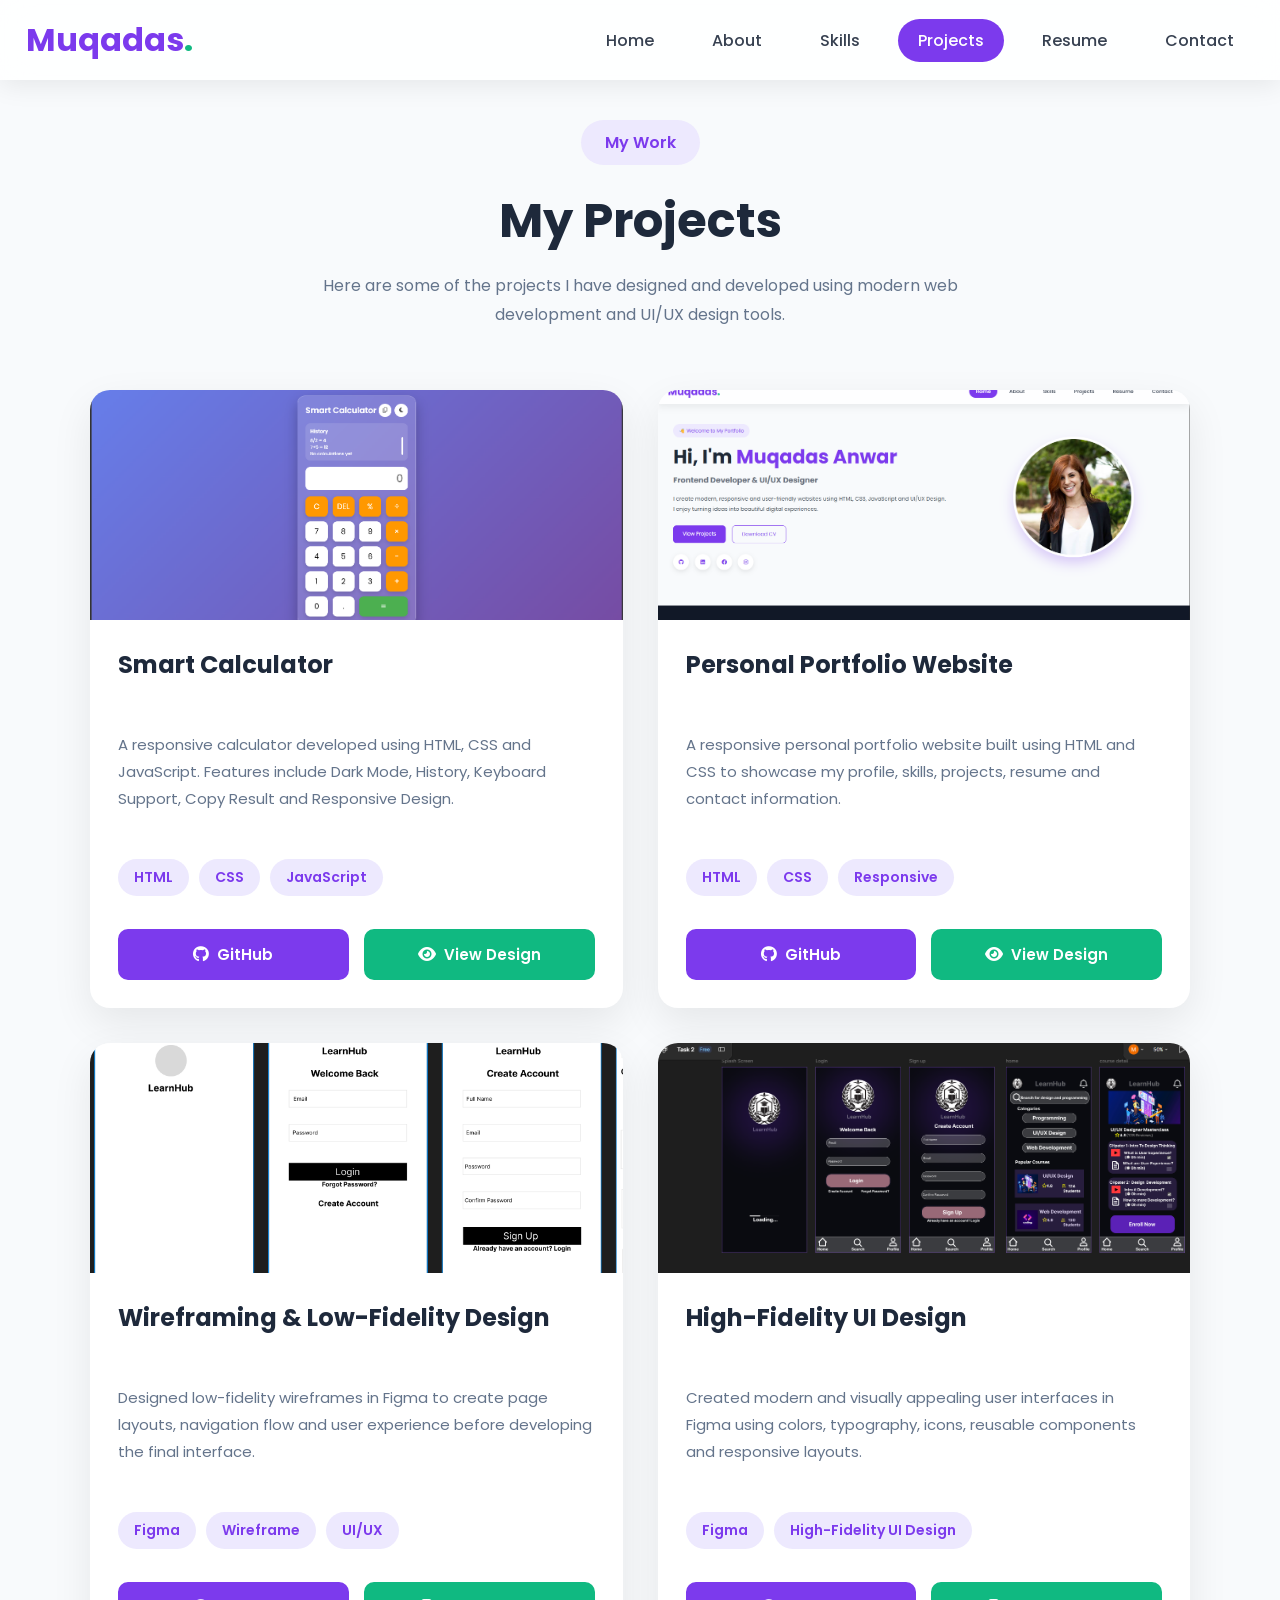
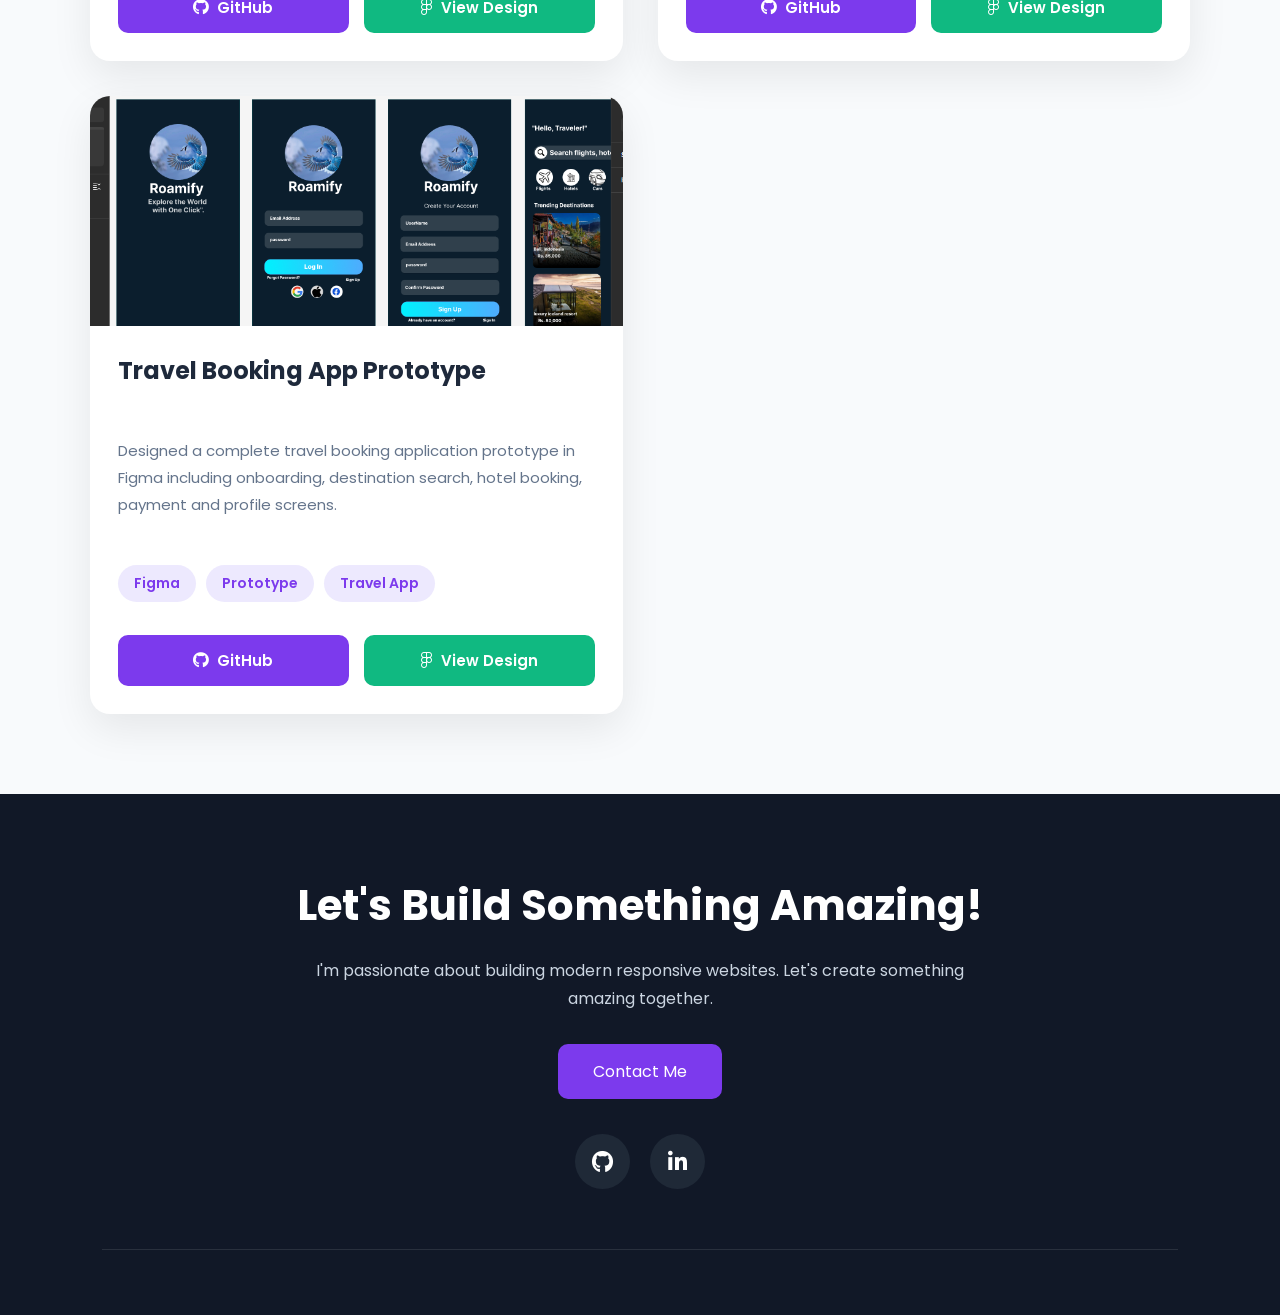
==== projects.html @ de74d243 "Add files via upload" ====
<!DOCTYPE html>
<html lang="en">

<head>

    <meta charset="UTF-8">

    <meta name="viewport" content="width=device-width, initial-scale=1.0">

    <title>Projects | Muqadas Anwar</title>

    <!-- CSS -->
    <link rel="stylesheet" href="style.css">

    <!-- Google Font -->
    <link rel="preconnect" href="https://fonts.googleapis.com">

    <link rel="preconnect"
          href="https://fonts.gstatic.com"
          crossorigin>

    <link href="https://fonts.googleapis.com/css2?family=Poppins:wght@300;400;500;600;700&display=swap"
          rel="stylesheet">

    <!-- Font Awesome -->
    <link rel="stylesheet"
          href="https://cdnjs.cloudflare.com/ajax/libs/font-awesome/6.7.2/css/all.min.css">

</head>


<body>


<!--================================
            HEADER
=================================-->

<header>

    <nav class="navbar">

        <div class="logo">
            Muqadas<span>.</span>
        </div>


        <ul class="nav-links">

            <li>
                <a href="index.html">
                    Home
                </a>
            </li>

            <li>
                <a href="about.html">
                    About
                </a>
            </li>

            <li>
                <a href="skills.html">
                    Skills
                </a>
            </li>

            <li>
                <a href="projects.html" class="active">
                    Projects
                </a>
            </li>

            <li>
                <a href="resume.html">
                    Resume
                </a>
            </li>

            <li>
                <a href="contact.html">
                    Contact
                </a>
            </li>

        </ul>

    </nav>

</header>



<!--================================
          PROJECTS SECTION
=================================-->

<section class="projects-page">


    <!-- PROJECT TITLE -->

    <div class="projects-title">

        <span>My Work</span>

        <h1>My Projects</h1>

        <p>
            Here are some of the projects I have designed and developed
            using modern web development and UI/UX design tools.
        </p>

    </div>



    <!--================================
          PROJECTS CONTAINER
    =================================-->

    <div class="projects-container">


<!--================================
      PROJECT 1
=================================-->

<div class="project-card">

    <img src="images/calculator.png"
         alt="Smart Calculator">


    <div class="project-content">

        <h3>
            Smart Calculator
        </h3>


        <p>
            A responsive calculator developed using HTML,
            CSS and JavaScript. Features include Dark Mode,
            History, Keyboard Support, Copy Result and
            Responsive Design.
        </p>


        <div class="project-tags">

            <span>
                HTML
            </span>

            <span>
                CSS
            </span>

            <span>
                JavaScript
            </span>

        </div>


        <div class="project-buttons">

            <!-- GitHub -->

            <a href="https://muqadasanwar51-cloud.github.io/CodeAlpha_Calculator/"
               target="_blank"
               rel="noopener noreferrer"
               class="github-btn">

                <i class="fab fa-github"></i>

                GitHub

            </a>


            <!-- View Design -->

            <a href="https://www.linkedin.com/posts/muqadas-rajpoot-ab2488291_codealpha-frontenddevelopment-webdevelopment-ugcPost-7491065086628003840-c1tb/?utm_source=share&utm_medium=member_desktop&rcm=ACoAAEa6RCYBVcTB3PS7oqqfBROZ9_S4-IEa9PQ"
               target="_blank"
               rel="noopener noreferrer"
               class="design-btn">

                <i class="fa-solid fa-eye"></i>

                View Design

            </a>

        </div>

    </div>

</div>
        <!--================================
              PROJECT 2
        =================================-->

        <div class="project-card">

            <img src="images/portfolio.png"
                 alt="Personal Portfolio Website">


            <div class="project-content">

                <h3>
                    Personal Portfolio Website
                </h3>


                <p>
                    A responsive personal portfolio website
                    built using HTML and CSS to showcase my
                    profile, skills, projects, resume and
                    contact information.
                </p>


                <div class="project-tags">

                    <span>
                        HTML
                    </span>

                    <span>
                        CSS
                    </span>

                    <span>
                        Responsive
                    </span>

                </div>


                <div class="project-buttons">

                    <a href="https://github.com/muqadasanwar51-cloud"
                       target="_blank"
                       class="github-btn">

                        <i class="fab fa-github"></i>

                        GitHub

                    </a>


                    <a href="#"
                       class="design-btn">

                        <i class="fa-solid fa-eye"></i>

                        View Design

                    </a>

                </div>

            </div>

        </div>



        <!--================================
              PROJECT 3
        =================================-->

        <div class="project-card">

            <img src="images/wireframe.png"
                 alt="Wireframing and Low Fidelity Design">


            <div class="project-content">

                <h3>
                    Wireframing & Low-Fidelity Design
                </h3>


                <p>
                    Designed low-fidelity wireframes in Figma
                    to create page layouts, navigation flow
                    and user experience before developing
                    the final interface.
                </p>


                <div class="project-tags">

                    <span>
                        Figma
                    </span>

                    <span>
                        Wireframe
                    </span>

                    <span>
                        UI/UX
                    </span>

                </div>


                <div class="project-buttons">

                    <a href="https://github.com/muqadasanwar51-cloud/CodeAlpha_Task1_Wireframe"
                       target="_blank"
                       class="github-btn">

                        <i class="fab fa-github"></i>

                        GitHub

                    </a>


                    <a href="https://www.figma.com/design/rqcbJgxWGG9N1k6uWpGvCK/CodeAlpha_Task1_Wireframe_Muqadas_Anwar?node-id=0-1"
                       target="_blank"
                       class="design-btn">

                        <i class="fa-brands fa-figma"></i>

                        View Design

                    </a>

                </div>

            </div>

        </div>



        <!--================================
              PROJECT 4
        =================================-->

        <div class="project-card">

            <img src="images/high-fidelity.png"
                 alt="High Fidelity UI Design">


            <div class="project-content">

                <h3>
                    High-Fidelity UI Design
                </h3>


                <p>
                    Created modern and visually appealing user
                    interfaces in Figma using colors, typography,
                    icons, reusable components and responsive
                    layouts.
                </p>


                <div class="project-tags">

                    <span>
                        Figma
                    </span>

                    <span>
                        High-Fidelity UI Design
                    </span>

                    

                </div>


                <div class="project-buttons">

                    <a href="https://github.com/muqadasanwar51-cloud/CodeAlpha_Task2_High_Fidelity_UI_Design-"
                       target="_blank"
                       class="github-btn">

                        <i class="fab fa-github"></i>

                        GitHub

                    </a>


                    <a href="https://www.figma.com/design/x1KR9vYjwiLfQyBWhkpk9b/Task-2?t=ltpsIhoqHoXA6L0x-1"
                       target="_blank"
                       class="design-btn">

                        <i class="fa-brands fa-figma"></i>

                        View Design

                    </a>

                </div>

            </div>

        </div>



        <!--================================
              PROJECT 5
        =================================-->

        <div class="project-card">

            <img src="images/travel.png"
                 alt="Travel Booking App">


            <div class="project-content">

                <h3>
                    Travel Booking App Prototype
                </h3>


                <p>
                    Designed a complete travel booking
                    application prototype in Figma including
                    onboarding, destination search, hotel
                    booking, payment and profile screens.
                </p>


                <div class="project-tags">

                    <span>
                        Figma
                    </span>

                    <span>
                        Prototype
                    </span>

                    <span>
                        Travel App
                    </span>

                </div>


                <div class="project-buttons">

                    <a href="https://github.com/muqadasanwar51-cloud/CodeAlpha_Task4_Travel_Booking_App"
                       target="_blank"
                       class="github-btn">

                        <i class="fab fa-github"></i>

                        GitHub

                    </a>


                    <a href="https://www.figma.com/design/RdN29sPjcdDwo7F9AQT2sq/Untitled?node-id=0-1"
                       target="_blank"
                       class="design-btn">

                        <i class="fa-brands fa-figma"></i>

                        View Design

                    </a>

                </div>

            </div>

        </div>


    </div>

</section>



<!--================================
              FOOTER
=================================-->

<footer class="footer">


    <div class="footer-content">

        <h2>
            Let's Build Something Amazing!
        </h2>


        <p>
            I'm passionate about building modern responsive
            websites. Let's create something amazing together.
        </p>


        <a href="contact.html"
           class="footer-btn">

            Contact Me

        </a>


        <div class="footer-social">


            <!-- GitHub -->

            <a href="https://github.com/muqadasanwar51-cloud"
               target="_blank"
               aria-label="GitHub">

                <i class="fab fa-github"></i>

            </a>


            <!-- LinkedIn -->
<a href="https://www.linkedin.com/in/muqadas-rajpoot-ab2488291"
   target="_blank"
   rel="noopener noreferrer">
    <i class="fab fa-linkedin-in"></i>
</a>


        </div>

    </div>


    <hr>



</footer>



<!-- JavaScript -->

<script src="script.js"></script>


</body>

</html>
---- style.css ----
/*==============================
  GOOGLE FONT & RESET
==============================*/

*{
    margin:0;
    padding:0;
    box-sizing:border-box;
    font-family:'Poppins',sans-serif;
}

html{
    scroll-behavior:smooth;
}

body{
    background:#F8FAFC;
    color:#1F2937;
}

/*==============================
  HEADER
==============================*/

header{

    position:fixed;

    top:0;

    left:0;

    width:100%;

    z-index:1000;

    background:rgba(255,255,255,.85);

    backdrop-filter:blur(15px);

    box-shadow:0 5px 25px rgba(0,0,0,.08);

}

/*==============================
  NAVBAR
==============================*/

.navbar{

    width:100%;

    padding:2%;

    height:80px;

    display:flex;

    justify-content:space-between;

    align-items:center;

}

.logo{

    font-size:32px;

    font-weight:700;

    color:#7C3AED;

}

.logo span{

    color:#10B981;

}

.nav-links{

    display:flex;

    list-style:none;

    gap:18px;

}

.nav-links a{

    text-decoration:none ;

    color:#374151;

    padding:10px 20px;

    border-radius:30px;

    font-weight:500;

    transition:.3s;

}

.nav-links a:hover{

    background:#7C3AED;

    color:white;

}

.nav-links .active{

    background:#7C3AED;

    color:white;

}

/*==============================
 HERO SECTION
==============================*/

.hero{

    width:100%;

    min-height:calc(100vh - 80px);

    display:flex;

    justify-content:space-between;

    align-items:center;

    padding:70px 3% 40px;

}

/* Left */

.hero-left{

    width:55%;

}

.welcome{

    display:inline-block;

    background:#ede9fe;

    color:#7C3AED;

    padding:10px 18px;

    border-radius:30px;

    font-size:15px;

    margin-bottom:25px;

}

.hero-left h1{

    font-size:60px;

    line-height:1.2;

    margin-bottom:20px;

}

.hero-left h1 span{

    color:#7C3AED;

}

.hero-left h2{

    color:#6B7280;

    margin-bottom:25px;

}

.description{

    color:#4B5563;

    line-height:1.9;

    font-size:17px;

    margin-bottom:35px;

}

/* Buttons */

.hero-buttons{

    display:flex;

    gap:20px;

    margin-bottom:35px;

}

.btn{

    text-decoration:none;

    background:#7C3AED;

    color:white;

    padding:15px 30px;

    border-radius:10px;

    transition:.3s;

}

.btn:hover{

    transform:translateY(-5px);

    box-shadow:0 10px 20px rgba(124,58,237,.3);

}

.btn2{

    text-decoration:none;

    border:2px solid #7C3AED;

    color:#7C3AED;

    padding:15px 30px;

    border-radius:10px;

    transition:.3s;

}

.btn2:hover{

    background:#7C3AED;

    color:white;

}

/* Social Icons */

.social{

    display:flex;

    gap:18px;

}

.social a{

    width:50px;

    height:50px;

    display:flex;

    justify-content:center;

    align-items:center;

    border-radius:50%;

    background:white;

    color:#7C3AED;

    text-decoration:none;

    box-shadow:0 5px 15px rgba(0,0,0,.1);

    transition:.3s;

}

.social a:hover{

    background:#7C3AED;

    color:white;

    transform:translateY(-6px);

}

/* Right */

.hero-right{

    width:40%;

    display:flex;

    justify-content:center;

}

.hero-right img{

    width:380px;

    height:380px;

    border-radius:50%;

    object-fit:cover;

    border:8px solid white;

    box-shadow:0 20px 40px rgba(124,58,237,.25);

}

/*==============================
 FOOTER
==============================*/

footer{

    text-align:center;

    padding:30px;

    background:#111827;

    color:white;

}

/*==============================
 RESPONSIVE
==============================*/

@media(max-width:992px){

.hero{

    flex-direction:column-reverse;

    text-align:center;

}

.hero-left{

    width:100%;

}

.hero-right{

    width:100%;

    margin-bottom:40px;

}

.hero-buttons{

    justify-content:center;

}

.social{

    justify-content:center;

}

}

@media(max-width:768px){

.navbar{

    flex-direction:column;

    height:auto;

    padding:20px 0;

}

.nav-links{

    flex-wrap:wrap;

    justify-content:center;

    margin-top:20px;

}

.hero-left h1{

    font-size:42px;

}

.hero-right img{

    width:270px;

    height:270px;

}

}
/*==============================
        FOOTER
==============================*/

/*==============================
        FOOTER
==============================*/

.footer{

    background:#111827;

    color:white;

    padding:80px 8% 30px;

}

.footer-content{

    text-align:center;

    max-width:700px;

    margin:auto;

}

.footer-content h2{

    font-size:42px;

    margin-bottom:20px;

}

.footer-content p{

    color:#cbd5e1;

    line-height:1.8;

    margin-bottom:30px;

}

.footer-btn{

    display:inline-block;

    padding:15px 35px;

    background:#7C3AED;

    color:white;

    text-decoration:none;

    border-radius:10px;

    transition:.3s;

}

.footer-btn:hover{

    background:#10B981;

    transform:translateY(-5px);

}

.footer-social{

    display:flex;

    justify-content:center;

    gap:20px;

    margin-top:35px;

}

.footer-social a{

    width:55px;

    height:55px;

    display:flex;

    justify-content:center;

    align-items:center;

    border-radius:50%;

    background:#1F2937;

    color:white;

    text-decoration:none;

    font-size:22px;

    transition:.3s;

}

.footer-social a:hover{

    background:#7C3AED;

    transform:translateY(-8px);

}

.footer hr{

    margin:60px 0 35px;

    border:none;

    border-top:1px solid rgba(255,255,255,.1);

}

.footer-bottom{

    display:flex;

    justify-content:space-between;

    align-items:center;

    flex-wrap:wrap;

    gap:20px;

}

.footer-bottom h3{

    font-size:28px;

}

.footer-bottom span{

    color:#10B981;

}

.footer-bottom p{

    color:#94A3B8;

    margin-top:6px;

}

.copyright{

    text-align:right;

}

@media(max-width:768px){

.footer-bottom{

    flex-direction:column;

    text-align:center;

}

.copyright{

    text-align:center;

}

}
/*=========================================
            ABOUT PAGE
=========================================*/

.about-page{

    width:100%;

    min-height:100vh;

    display:flex;

    justify-content:space-between;

    align-items:center;

    gap:70px;

    padding:120px 6% 80px;

    background:#F8FAFC;

}

.about-image{

    flex:1;

    display:flex;

    justify-content:center;

}

.about-image img{

    width:380px;

    height:380px;

    object-fit:cover;

    border-radius:50%;

    border:8px solid #fff;

    box-shadow:0 20px 40px rgba(124,58,237,.20);

    transition:.4s;

}

.about-image img:hover{

    transform:scale(1.05);

}

.about-content{

    flex:1.2;

}

.section-title{

    display:inline-block;

    background:#EDE9FE;

    color:#7C3AED;

    padding:10px 22px;

    border-radius:30px;

    font-weight:600;

    margin-bottom:20px;

}

.about-content h1{

    font-size:52px;

    color:#1E293B;

    margin-bottom:25px;

}

.about-content p{

    color:#64748B;

    font-size:17px;

    line-height:1.9;

    margin-bottom:18px;

}

.about-info{

    margin-top:40px;

    display:grid;

    grid-template-columns:repeat(2,1fr);

    gap:25px;

}

.info-card{

    background:#fff;

    border-radius:18px;

    padding:30px;

    text-align:center;

    box-shadow:0 10px 25px rgba(0,0,0,.08);

    transition:.35s;

}

.info-card:hover{

    transform:translateY(-10px);

    box-shadow:0 20px 35px rgba(124,58,237,.18);

}

.info-card i{

    font-size:38px;

    color:#7C3AED;

    margin-bottom:18px;

}

.info-card h3{

    font-size:22px;

    margin-bottom:10px;

    color:#111827;

}

.info-card p{

    margin:0;

    color:#64748B;

}

/*=========================================
        RESPONSIVE
=========================================*/

@media(max-width:992px){

.about-page{

    flex-direction:column;

    text-align:center;

    padding:120px 5% 70px;

}

.about-image img{

    width:300px;

    height:300px;

}

.about-info{

    grid-template-columns:1fr;

}

}

@media(max-width:768px){

.about-content h1{

    font-size:40px;

}

.about-content p{

    font-size:16px;

}

.about-image img{

    width:240px;

    height:240px;

}

}
/*====================================
            SKILLS PAGE
====================================*/

.skills-page{

    width:100%;

    min-height:100vh;

    padding:120px 6% 80px;

    background:#F8FAFC;

}

.skills-title{

    text-align:center;

    margin-bottom:60px;

}

.skills-title span{

    display:inline-block;

    background:#EDE9FE;

    color:#7C3AED;

    padding:10px 22px;

    border-radius:30px;

    font-weight:600;

    margin-bottom:20px;

}

.skills-title h1{

    font-size:50px;

    color:#1E293B;

    margin-bottom:15px;

}

.skills-title p{

    max-width:700px;

    margin:auto;

    color:#64748B;

    line-height:1.8;

}

/*============================*/

.skills-container{

    display:grid;

    grid-template-columns:repeat(auto-fit,minmax(320px,1fr));

    gap:30px;

}

/*============================*/

.skill-card{

    background:#fff;

    padding:35px;

    border-radius:20px;

    box-shadow:0 15px 35px rgba(0,0,0,.08);

    transition:.35s;

}

.skill-card:hover{

    transform:translateY(-10px);

    box-shadow:0 20px 45px rgba(124,58,237,.20);

}

/*============================*/

.skill-card i{

    font-size:55px;

    color:#7C3AED;

    margin-bottom:20px;

}

.skill-card h3{

    margin-bottom:20px;

    color:#1E293B;

}

/*============================*/

.progress{

    width:100%;

    height:12px;

    background:#E5E7EB;

    border-radius:50px;

    overflow:hidden;

    margin-bottom:15px;

}

.progress div{

    height:100%;

    border-radius:50px;

}

/*============================*/

.html{

    width:95%;

    background:#E44D26;

}

.css{

    width:90%;

    background:#264DE4;

}

.javascript{

    width:80%;

    background:#F7DF1E;

}

.figma{

    width:90%;

    background:#A259FF;

}

.uiux{

    width:90%;

    background:#10B981;

}

.responsive{

    width:95%;

    background:#06B6D4;

}

/*============================*/

.skill-card p{

    font-weight:600;

    color:#64748B;

}

/*====================================
        RESPONSIVE
====================================*/

@media(max-width:768px){

.skills-page{

padding:100px 5% 60px;

}

.skills-title h1{

font-size:38px;

}

.skills-container{

grid-template-columns:1fr;

}

}
/*=========================================
              PROJECTS PAGE
=========================================*/

.projects-page {

    width: 100%;

    min-height: 100vh;

    padding: 120px 7% 80px;

    background: #f8fafc;

}


/*=========================================
              PROJECT TITLE
=========================================*/

.projects-title {

    text-align: center;

    margin-bottom: 60px;

}


.projects-title span {

    display: inline-block;

    background: #ede9fe;

    color: #7c3aed;

    padding: 10px 24px;

    border-radius: 30px;

    font-weight: 600;

}


.projects-title h1 {

    font-size: 48px;

    margin: 20px 0 15px;

    color: #1e293b;

}


.projects-title p {

    color: #64748b;

    max-width: 700px;

    margin: auto;

    line-height: 1.8;

}


/*=========================================
          PROJECTS CONTAINER
=========================================*/

.projects-container {

    display: grid;

    grid-template-columns:
        repeat(auto-fit, minmax(350px, 1fr));

    gap: 35px;

}


/*=========================================*
* PROJECT CARD
*=========================================*/

.project-card {
    background: #ffffff;

    border-radius: 20px;

    overflow: hidden;

    box-shadow: 0 15px 40px rgba(0, 0, 0, 0.08);

    transition: all 0.35s ease;

    display: flex;
    flex-direction: column;

    height: 100%;
}

.project-card:hover {
    transform: translateY(-10px);

    box-shadow: 0 25px 50px rgba(124, 58, 237, 0.15);
}


/*=========================================*
* PROJECT IMAGE
*=========================================*/

.project-card img {
    width: 100%;

    height: 230px;

    object-fit: cover;

    display: block;

    transition: transform 0.4s ease;
}

.project-card:hover img {
    transform: scale(1.05);
}


/*=========================================*
* PROJECT CONTENT
*=========================================*/

.project-content {
    padding: 28px;

    display: flex;

    flex-direction: column;

    flex: 1;
}


/*=========================================*
* PROJECT TITLE
*=========================================*/

.project-content h3 {
    font-size: 24px;

    margin: 0 0 15px;

    color: #1e293b;

    line-height: 1.4;

    min-height: 68px;

    display: flex;

    align-items: flex-start;
}


/*=========================================*
* PROJECT DESCRIPTION
*=========================================*/

.project-content p {
    color: #64748b;

    font-size: 15px;

    line-height: 1.8;

    margin: 0 0 20px;

    min-height: 108px;
}


/*=========================================*
* PROJECT TAGS
*=========================================*/

.project-tags {
    display: flex;

    flex-wrap: wrap;

    gap: 10px;

    margin-bottom: 25px;

    min-height: 45px;

    align-content: flex-start;
}


/*=========================================*
* TAG
*=========================================*/

.project-tags span {
    display: inline-block;

    background: #ede9fe;

    color: #7c3aed;

    padding: 8px 16px;

    border-radius: 25px;

    font-size: 14px;

    font-weight: 600;

    white-space: nowrap;
}


/*=========================================*
* PROJECT BUTTONS
*=========================================*/

.project-buttons {
    display: flex;

    gap: 15px;

    width: 100%;

    margin-top: auto;
}


/*=========================================*
* BUTTON
*=========================================*/

.project-buttons a {
    flex: 1;

    min-height: 48px;

    display: flex;

    justify-content: center;

    align-items: center;

    gap: 8px;

    padding: 12px 15px;

    border-radius: 10px;

    text-decoration: none;

    font-size: 15px;

    font-weight: 600;

    transition: all 0.3s ease;

    box-sizing: border-box;
}


/*=========================================*
* GITHUB BUTTON
*=========================================*/

.project-buttons .github-btn {
    background: #7c3aed;

    color: #ffffff;

    border: 2px solid #7c3aed;
}

.project-buttons .github-btn:hover {
    background: #6d28d9;

    border-color: #6d28d9;

    color: #ffffff;

    transform: translateY(-4px);

    box-shadow: 0 8px 20px rgba(124, 58, 237, 0.30);
}


/*=========================================*
* VIEW DESIGN BUTTON
*=========================================*/

.project-buttons .design-btn {
    background: #10b981;

    color: #ffffff;

    border: 2px solid #10b981;
}

.project-buttons .design-btn:hover {
    background: #059669;

    border-color: #059669;

    color: #ffffff;

    transform: translateY(-4px);

    box-shadow: 0 8px 20px rgba(16, 185, 129, 0.30);
}


/*=========================================*
* BUTTON ICON
*=========================================*/

.project-buttons a i {
    font-size: 16px;
}


/*=========================================*
* MOBILE
*=========================================*/

@media (max-width: 768px) {

    .project-content {
        padding: 22px;
    }

    .project-content h3 {
        font-size: 21px;

        min-height: auto;
    }

    .project-content p {
        font-size: 15px;

        min-height: auto;
    }

    .project-buttons {
        flex-direction: row;
    }

    .project-buttons a {
        min-height: 46px;

        font-size: 14px;
    }
}


/*=========================================*
* SMALL MOBILE
*=========================================*/

@media (max-width: 480px) {

    .project-content {
        padding: 20px;
    }

    .project-content h3 {
        font-size: 20px;
    }

    .project-tags span {
        font-size: 13px;

        padding: 7px 13px;
    }

    .project-buttons {
        flex-direction: column;

        gap: 10px;
    }

    .project-buttons a {
        width: 100%;

        min-height: 48px;
    }
}
/*====================================
            RESUME PAGE
====================================*/

.resume-page{
    width:100%;
    min-height:100vh;
    padding:120px 7% 80px;
    background:#f8fafc;
}

.resume-title{
    text-align:center;
    margin-bottom:60px;
}

.resume-title span{
    display:inline-block;
    background:#ede9fe;
    color:#7C3AED;
    padding:10px 24px;
    border-radius:30px;
    font-weight:600;
}

.resume-title h1{
    font-size:48px;
    color:#1e293b;
    margin:20px 0;
}

.resume-title p{
    max-width:700px;
    margin:auto;
    color:#64748b;
    line-height:1.8;
}

.download-btn{
    display:inline-block;
    margin-top:30px;
    background:#7C3AED;
    color:#fff;
    text-decoration:none;
    padding:15px 35px;
    border-radius:12px;
    font-weight:600;
    transition:.3s;
}

.download-btn:hover{
    background:#6d28d9;
    transform:translateY(-5px);
}

.download-btn i{
    margin-right:10px;
}

/* Resume Layout */

.resume-container{
    display:grid;
    grid-template-columns:2.5fr 1fr;
    gap:40px;
    align-items:start;
}

/* Left Card */

.resume-card{
    background:#ffffff;
    padding:45px;
    border-radius:22px;
    border-top:6px solid #7C3AED;
    box-shadow:0 20px 50px rgba(124,58,237,.15);
    transition:0.4s ease;
}

.resume-card:hover{
    transform:translateY(-8px);
    box-shadow:0 30px 70px rgba(124,58,237,.25);
}

.resume-card h2{
    font-size:30px;
    color:#7C3AED;
    margin:40px 0 20px;
    padding-bottom:12px;
    border-bottom:2px solid #ede9fe;
}

.resume-card h2:first-child{
    margin-top:0;
}

.resume-card p{
    color:#64748b;
    line-height:1.8;
}

.resume-card ul{
    margin-top:15px;
    margin-left:20px;
}

.resume-card ul li{
    margin-bottom:12px;
    color:#475569;
    line-height:1.7;
}

/* Timeline */

.timeline{
    margin-top:25px;
}

.timeline-item{
    position:relative;
    background:#faf7ff;
    border-left:5px solid #7C3AED;
    padding:20px 25px;
    border-radius:12px;
    margin-bottom:25px;
}
.timeline-item::before{
    content:"";
    width:18px;
    height:18px;
    border-radius:50%;
    background:#7C3AED;
    position:absolute;
    left:-11px;
    top:5px;
}

.timeline-item h4{
    font-size:22px;
    color:#1e293b;
}

.timeline-item span{
    display:block;
    margin:8px 0 12px;
    color:#7C3AED;
    font-weight:600;
}

/* Sidebar */

.resume-sidebar{
    background:linear-gradient(135deg,#7C3AED,#5B21B6);
    color:#fff;
    border-radius:25px;
    padding:40px 30px;
    text-align:center;
    box-shadow:0 25px 60px rgba(124,58,237,.35);
    position:sticky;
    top:120px;
    transition:0.4s ease;
}

.resume-sidebar:hover{
    transform:translateY(-10px);
    box-shadow:0 35px 70px rgba(124,58,237,.45);
}

.resume-sidebar img{
    width:190px;
    height:190px;
    object-fit:cover;
    border-radius:50%;
    border:7px solid #ffffff;
    box-shadow:0 10px 30px rgba(0,0,0,.25);
    margin-bottom:20px;
}

.resume-sidebar h2{
    color:#fff;
    font-size:30px;
    margin-bottom:8px;
}

.resume-sidebar p{
    color:#E9D5FF;
    line-height:1.8;
}

.resume-sidebar hr{
    border:none;
    border-top:1px solid rgba(255,255,255,.25);
    margin:30px 0;
}

/* Contact */

.resume-info{
    margin-top:30px;
    text-align:left;
}

.resume-info p{
    color:white;
    margin:18px 0;
    font-size:16px;
}
/* .resume-info p{
    margin-bottom:15px;
    color:#475569;
} */

.resume-info i{
    color:#FBBF24;
    width:30px;
}
/* Skill Bars */

.skill-bars{
    margin-top:20px;
}

.skill{
    margin-bottom:20px;
}

.skill p{
    display:flex;
    justify-content:space-between;
    align-items:center;
    margin-bottom:8px;
    font-weight:600;
    color:#fff;
}

.skill p span{
    color:#fff;
    font-weight:700;
}

.bar{
    width:100%;
    height:10px;
    background:#3c6eac;
    border-radius:30px;
    overflow:hidden;
}

.fill{
    height:100%;
    background:#f7f7f8;
    border-radius:30px;
}

/* Languages */

.resume-sidebar ul{
    padding:0;
    list-style:none;
}

.resume-sidebar ul li{
    background:rgba(255,255,255,.15);
    color:white;
    padding:12px;
    border-radius:10px;
    margin-bottom:12px;
}
/* Responsive */

@media(max-width:992px){

.resume-container{
    grid-template-columns:1fr;
}

.resume-sidebar{
    position:static;
}

}

@media(max-width:768px){

.resume-page{
    padding:110px 20px 60px;
}

.resume-title h1{
    font-size:36px;
}

.resume-card{
    padding:25px;
}

.resume-sidebar{
    padding:25px;
}

.resume-sidebar img{
    width:150px;
    height:150px;
}

.download-btn{
    width:100%;
    text-align:center;
}

.timeline-item h4{
    font-size:20px;
}

}
/*====================================*
            CONTACT PAGE
*====================================*/

.contact-page{
    width:100%;
    min-height:100vh;
    padding:120px 7% 80px;
    background:#f8fafc;
}

.contact-title{
    text-align:center;
    margin-bottom:60px;
}

.contact-title span{
    display:inline-block;
    background:#ede9fe;
    color:#7C3AED;
    padding:10px 24px;
    border-radius:30px;
    font-weight:600;
}

.contact-title h1{
    font-size:48px;
    color:#1e293b;
    margin:20px 0;
}

.contact-title p{
    max-width:700px;
    margin:auto;
    color:#64748b;
    line-height:1.8;
}

.contact-container{
    display:grid;
    grid-template-columns:2fr 1fr;
    gap:40px;
    align-items:start;
}

/*==========================
      Contact Form
==========================*/

.contact-form{
    background:#fff;
    padding:40px;
    border-radius:20px;
    box-shadow:0 15px 40px rgba(0,0,0,.08);
}

.contact-form h2{
    color:#7C3AED;
    margin-bottom:30px;
}

.contact-form form{
    display:flex;
    flex-direction:column;
    gap:20px;
}

.contact-form input,
.contact-form textarea{
    width:100%;
    padding:16px 18px;
    border:2px solid #e5e7eb;
    border-radius:12px;
    font-size:16px;
    outline:none;
    transition:.3s;
    font-family:'Poppins',sans-serif;
}

.contact-form input:focus,
.contact-form textarea:focus{
    border-color:#7C3AED;
    box-shadow:0 0 10px rgba(124,58,237,.2);
}

.contact-form textarea{
    resize:none;
}

.send-btn{
    background:#7C3AED;
    color:#fff;
    border:none;
    padding:16px;
    border-radius:12px;
    font-size:17px;
    font-weight:600;
    cursor:pointer;
    transition:.3s;
}

.send-btn:hover{
    background:#6d28d9;
    transform:translateY(-5px);
}

.send-btn i{
    margin-right:10px;
}

/*==========================
      Contact Info
==========================*/

.contact-info{
    background:linear-gradient(135deg,#7C3AED,#5B21B6);
    color:#fff;
    padding:40px 30px;
    border-radius:20px;
    text-align:center;
    box-shadow:0 20px 45px rgba(124,58,237,.35);
    position:sticky;
    top:120px;
}

.contact-info img{
    width:170px;
    height:170px;
    border-radius:50%;
    object-fit:cover;
    border:6px solid #fff;
    margin-bottom:20px;
}

.contact-info h2{
    margin-bottom:10px;
    color:#fff;
}

.contact-info>p{
    color:#E9D5FF;
}

.contact-info hr{
    border:none;
    border-top:1px solid rgba(255,255,255,.2);
    margin:30px 0;
}

.info{
    text-align:left;
}

.info p{
    margin-bottom:18px;
    color:#fff;
}

.info i{
    width:30px;
    color:#FBBF24;
}

/*==========================
      Social Icons
==========================*/

.contact-social{
    display:flex;
    justify-content:center;
    gap:18px;
    margin-top:35px;
}

.contact-social a{
    width:50px;
    height:50px;
    display:flex;
    justify-content:center;
    align-items:center;
    border-radius:50%;
    background:rgba(255,255,255,.15);
    color:#fff;
    text-decoration:none;
    font-size:20px;
    transition:.3s;
}

.contact-social a:hover{
    background:#fff;
    color:#7C3AED;
    transform:translateY(-6px);
}

/*==========================
      Responsive
==========================*/

@media(max-width:992px){

.contact-container{
    grid-template-columns:1fr;
}

.contact-info{
    position:static;
}

}

@media(max-width:768px){

.contact-page{
    padding:110px 20px 60px;
}

.contact-title h1{
    font-size:36px;
}

.contact-form{
    padding:25px;
}

.contact-info{
    padding:25px;
}

.contact-info img{
    width:140px;
    height:140px;
}

.send-btn{
    width:100%;
}

}
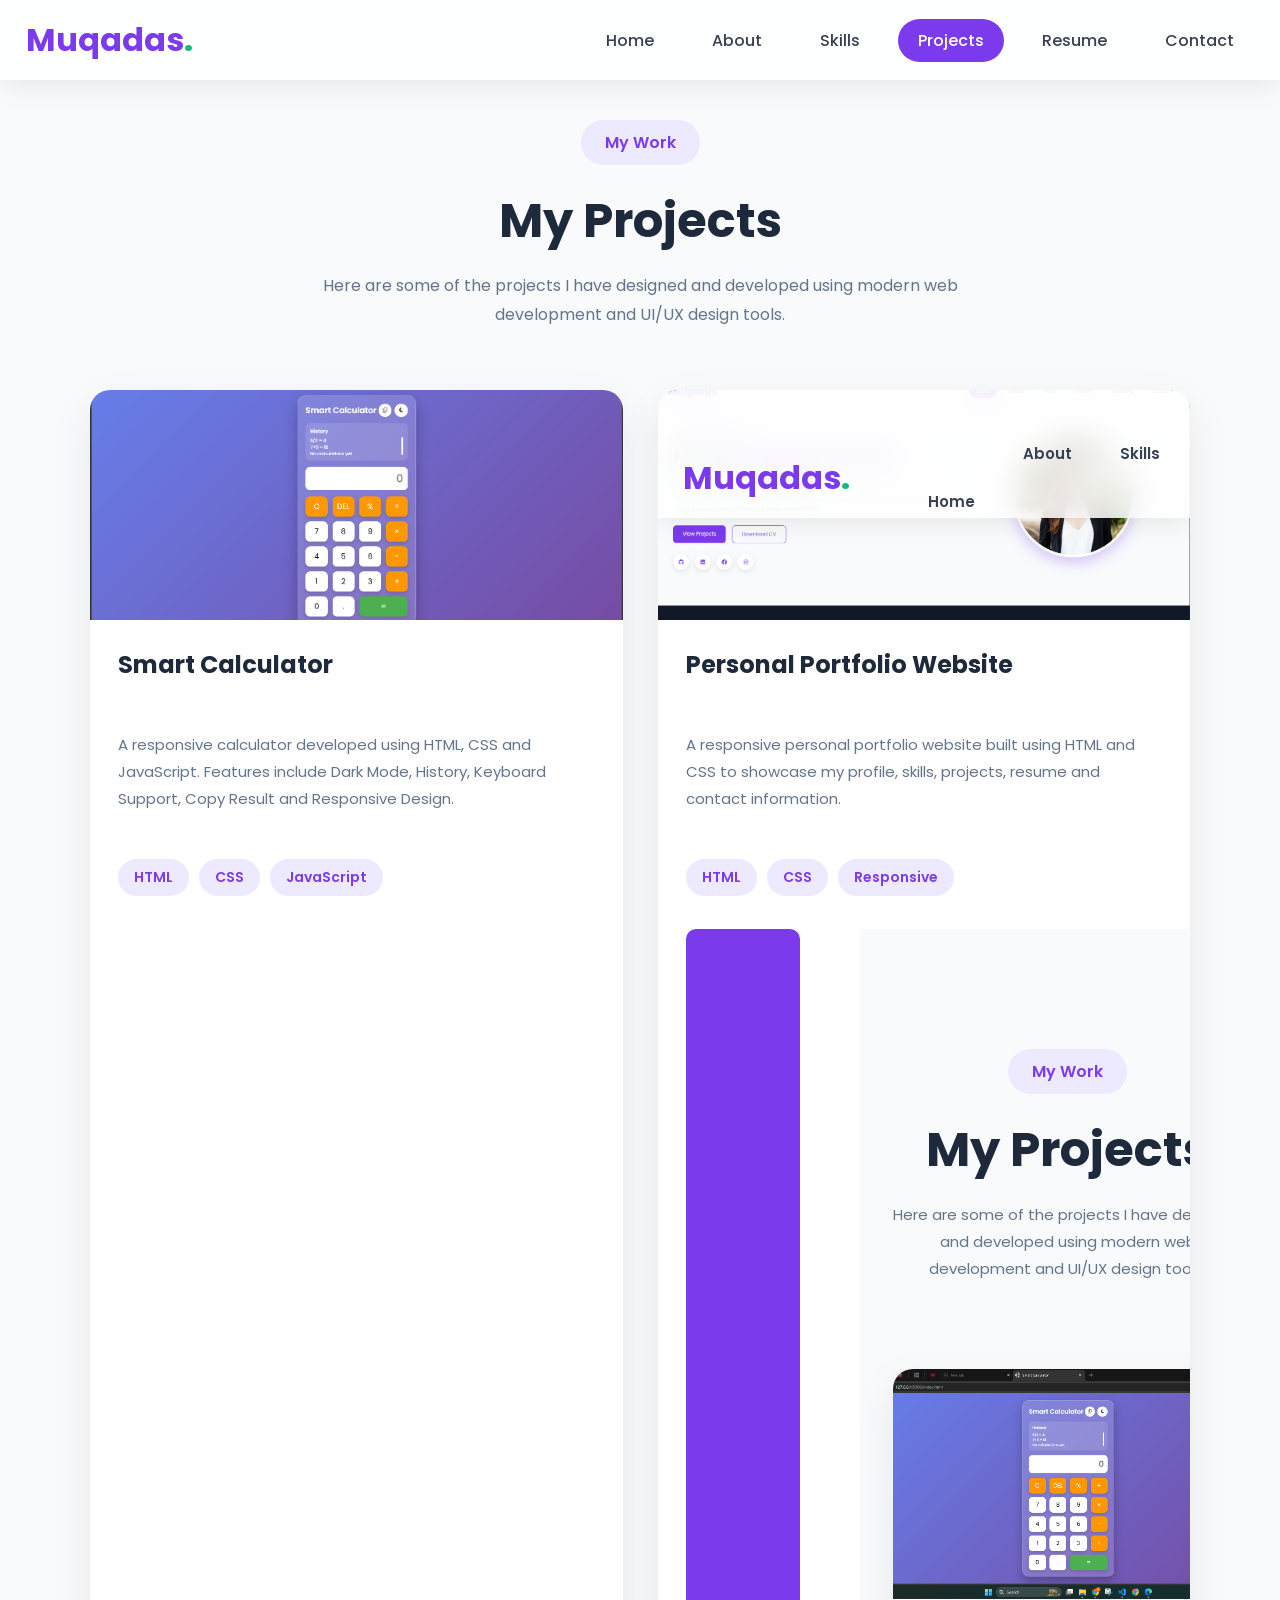
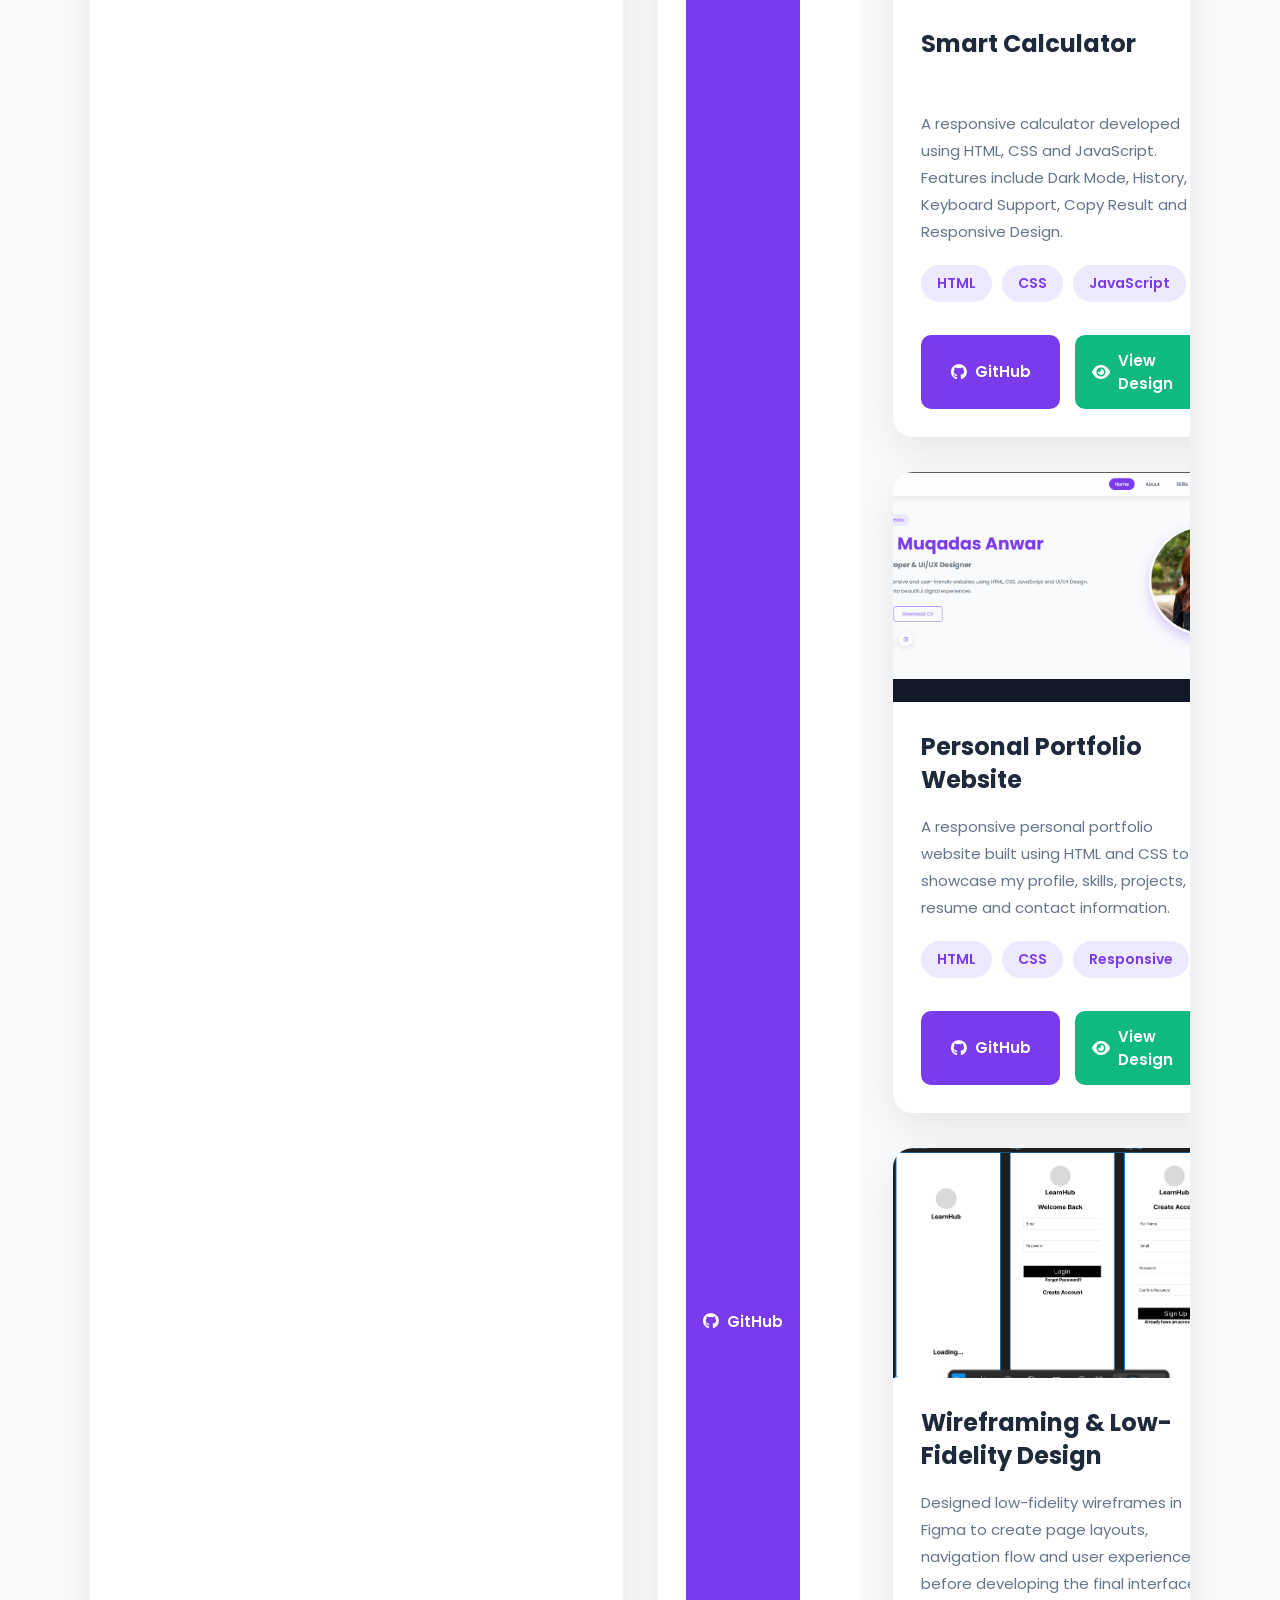
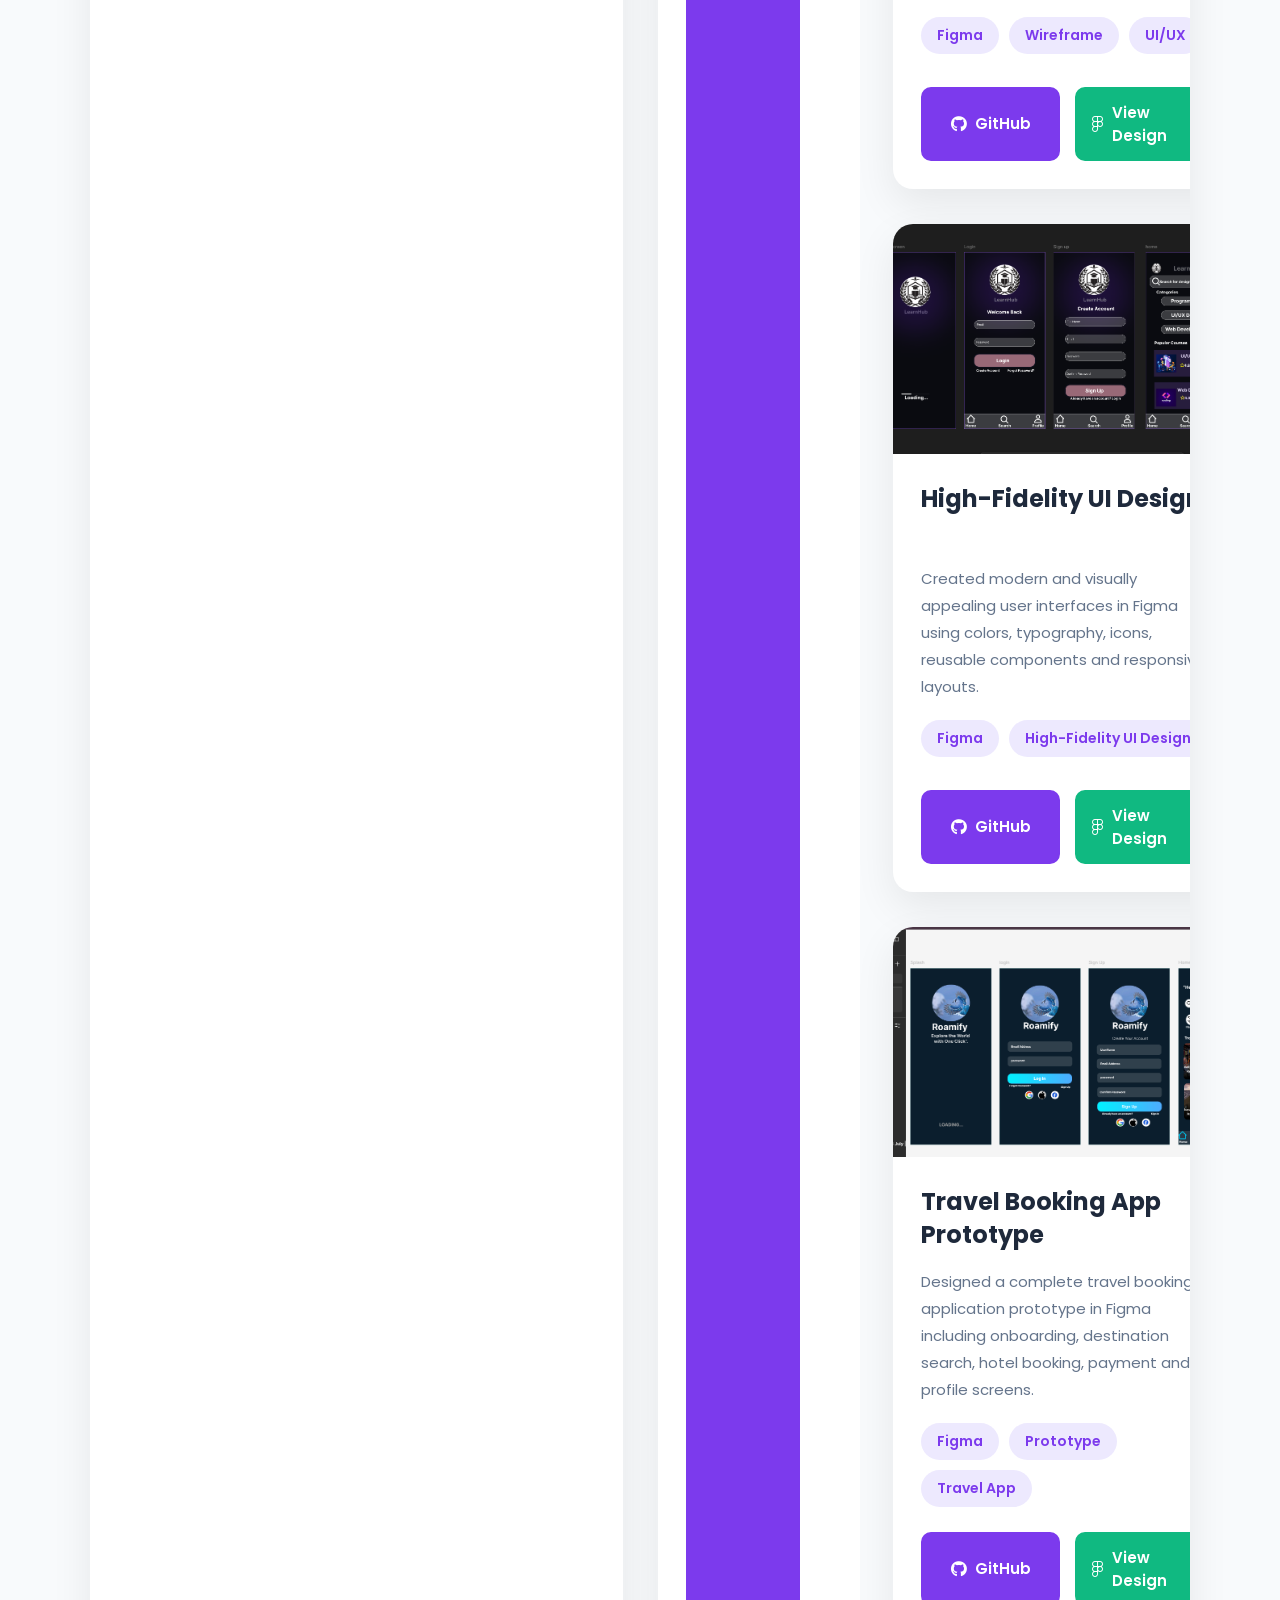
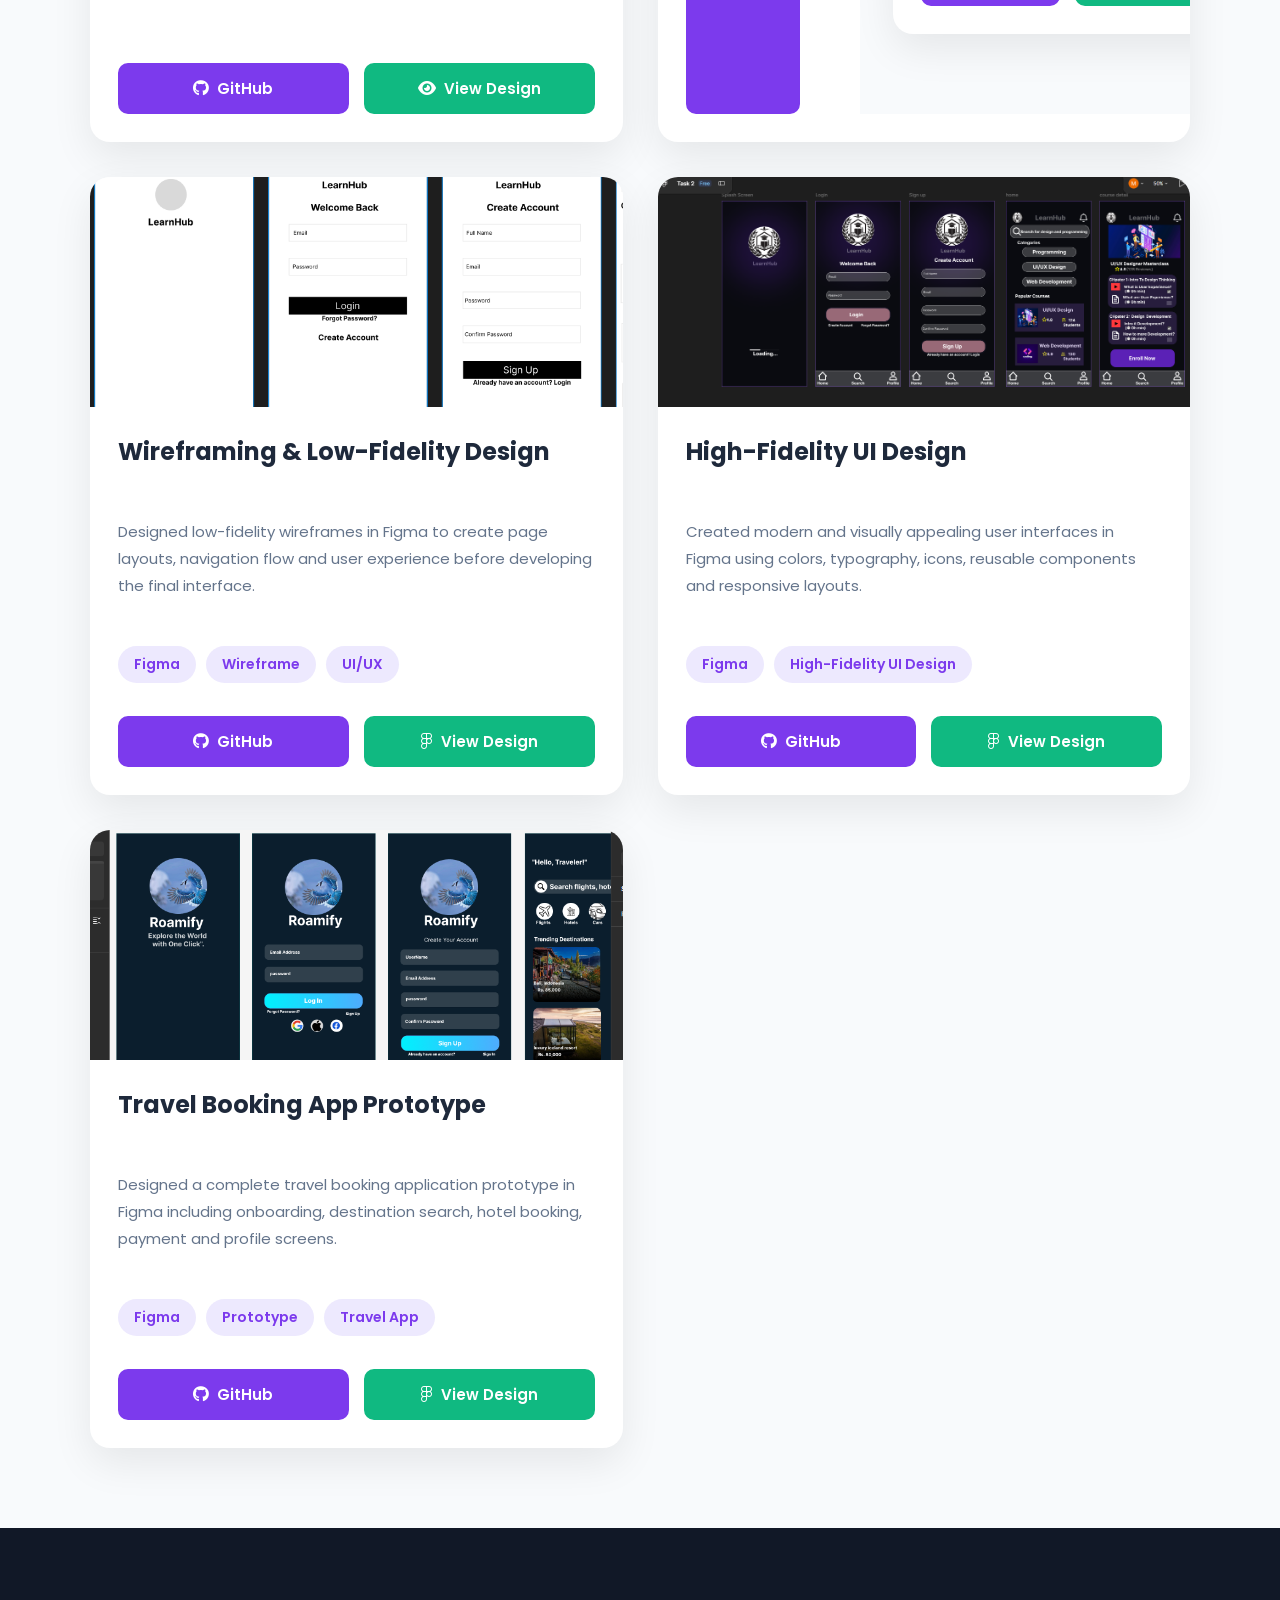
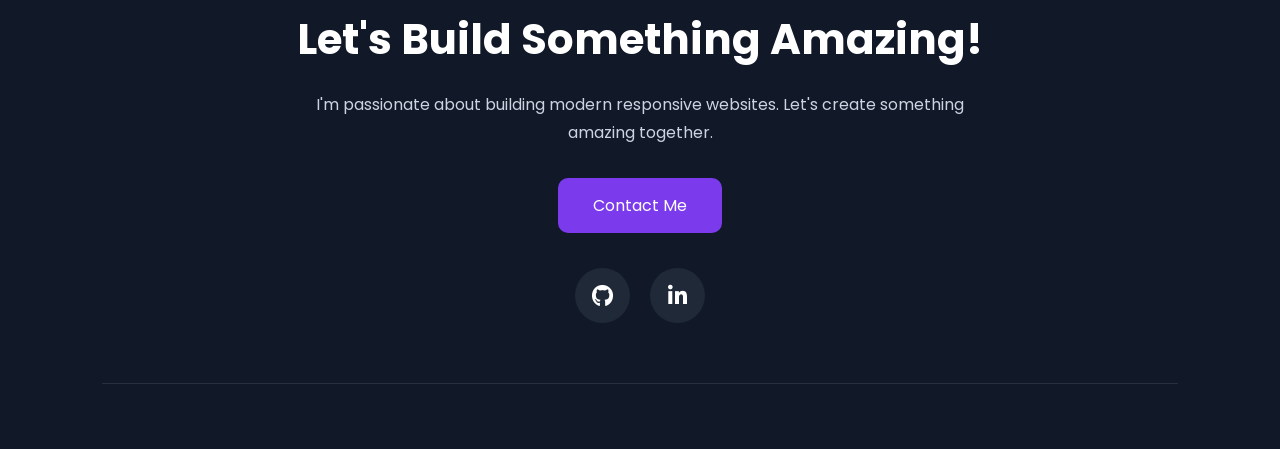
==== commit f4aa9ae3: "Update projects.html" ====
--- a/projects.html
+++ b/projects.html
@@ -242,7 +242,7 @@
 
                 <div class="project-buttons">
 
-                    <a href="https://github.com/muqadasanwar51-cloud"
+                    <a href=" https://muqadasanwar51-cloud.github.io/codeAlpha-portfolio/"
                        target="_blank"
                        class="github-btn">
 
@@ -253,7 +253,262 @@
                     </a>
 
 
-                    <a href="#"
+                    <a href="<!DOCTYPE html>
+<html lang="en">
+
+<head>
+
+    <meta charset="UTF-8">
+
+    <meta name="viewport" content="width=device-width, initial-scale=1.0">
+
+    <title>Projects | Muqadas Anwar</title>
+
+    <!-- CSS -->
+    <link rel="stylesheet" href="style.css">
+
+    <!-- Google Font -->
+    <link rel="preconnect" href="https://fonts.googleapis.com">
+
+    <link rel="preconnect"
+          href="https://fonts.gstatic.com"
+          crossorigin>
+
+    <link href="https://fonts.googleapis.com/css2?family=Poppins:wght@300;400;500;600;700&display=swap"
+          rel="stylesheet">
+
+    <!-- Font Awesome -->
+    <link rel="stylesheet"
+          href="https://cdnjs.cloudflare.com/ajax/libs/font-awesome/6.7.2/css/all.min.css">
+
+</head>
+
+
+<body>
+
+
+<!--================================
+            HEADER
+=================================-->
+
+<header>
+
+    <nav class="navbar">
+
+        <div class="logo">
+            Muqadas<span>.</span>
+        </div>
+
+
+        <ul class="nav-links">
+
+            <li>
+                <a href="index.html">
+                    Home
+                </a>
+            </li>
+
+            <li>
+                <a href="about.html">
+                    About
+                </a>
+            </li>
+
+            <li>
+                <a href="skills.html">
+                    Skills
+                </a>
+            </li>
+
+            <li>
+                <a href="projects.html" class="active">
+                    Projects
+                </a>
+            </li>
+
+            <li>
+                <a href="resume.html">
+                    Resume
+                </a>
+            </li>
+
+            <li>
+                <a href="contact.html">
+                    Contact
+                </a>
+            </li>
+
+        </ul>
+
+    </nav>
+
+</header>
+
+
+
+<!--================================
+          PROJECTS SECTION
+=================================-->
+
+<section class="projects-page">
+
+
+    <!-- PROJECT TITLE -->
+
+    <div class="projects-title">
+
+        <span>My Work</span>
+
+        <h1>My Projects</h1>
+
+        <p>
+            Here are some of the projects I have designed and developed
+            using modern web development and UI/UX design tools.
+        </p>
+
+    </div>
+
+
+
+    <!--================================
+          PROJECTS CONTAINER
+    =================================-->
+
+    <div class="projects-container">
+
+
+<!--================================
+      PROJECT 1
+=================================-->
+
+<div class="project-card">
+
+    <img src="images/calculator.png"
+         alt="Smart Calculator">
+
+
+    <div class="project-content">
+
+        <h3>
+            Smart Calculator
+        </h3>
+
+
+        <p>
+            A responsive calculator developed using HTML,
+            CSS and JavaScript. Features include Dark Mode,
+            History, Keyboard Support, Copy Result and
+            Responsive Design.
+        </p>
+
+
+        <div class="project-tags">
+
+            <span>
+                HTML
+            </span>
+
+            <span>
+                CSS
+            </span>
+
+            <span>
+                JavaScript
+            </span>
+
+        </div>
+
+
+        <div class="project-buttons">
+
+            <!-- GitHub -->
+
+            <a href="https://muqadasanwar51-cloud.github.io/CodeAlpha_Calculator/"
+               target="_blank"
+               rel="noopener noreferrer"
+               class="github-btn">
+
+                <i class="fab fa-github"></i>
+
+                GitHub
+
+            </a>
+
+
+            <!-- View Design -->
+
+            <a href="https://www.linkedin.com/posts/muqadas-rajpoot-ab2488291_codealpha-frontenddevelopment-webdevelopment-ugcPost-7491065086628003840-c1tb/?utm_source=share&utm_medium=member_desktop&rcm=ACoAAEa6RCYBVcTB3PS7oqqfBROZ9_S4-IEa9PQ"
+               target="_blank"
+               rel="noopener noreferrer"
+               class="design-btn">
+
+                <i class="fa-solid fa-eye"></i>
+
+                View Design
+
+            </a>
+
+        </div>
+
+    </div>
+
+</div>
+        <!--================================
+              PROJECT 2
+        =================================-->
+
+        <div class="project-card">
+
+            <img src="images/portfolio.png"
+                 alt="Personal Portfolio Website">
+
+
+            <div class="project-content">
+
+                <h3>
+                    Personal Portfolio Website
+                </h3>
+
+
+                <p>
+                    A responsive personal portfolio website
+                    built using HTML and CSS to showcase my
+                    profile, skills, projects, resume and
+                    contact information.
+                </p>
+
+
+                <div class="project-tags">
+
+                    <span>
+                        HTML
+                    </span>
+
+                    <span>
+                        CSS
+                    </span>
+
+                    <span>
+                        Responsive
+                    </span>
+
+                </div>
+
+
+                <div class="project-buttons">
+
+                    <a href=" https://muqadasanwar51-cloud.github.io/codeAlpha-portfolio/"
+                       target="_blank"
+                       class="github-btn">
+
+                        <i class="fab fa-github"></i>
+
+                        GitHub
+
+                    </a>
+
+
+                    <a href="https://www.linkedin.com/posts/muqadas-rajpoot-ab2488291_codealpha-codealphainternship-frontenddevelopment-ugcPost-7493362103454437378-Lnus/?utm_source=share&utm_medium=member_desktop&rcm=ACoAAEa6RCYBVcTB3PS7oqqfBROZ9_S4-IEa9PQ"
                        class="design-btn">
 
                         <i class="fa-solid fa-eye"></i>
@@ -562,4 +817,313 @@
 
 </body>
 
-</html>+</html>"
+                       class="design-btn">
+
+                        <i class="fa-solid fa-eye"></i>
+
+                        View Design
+
+                    </a>
+
+                </div>
+
+            </div>
+
+        </div>
+
+
+
+        <!--================================
+              PROJECT 3
+        =================================-->
+
+        <div class="project-card">
+
+            <img src="images/wireframe.png"
+                 alt="Wireframing and Low Fidelity Design">
+
+
+            <div class="project-content">
+
+                <h3>
+                    Wireframing & Low-Fidelity Design
+                </h3>
+
+
+                <p>
+                    Designed low-fidelity wireframes in Figma
+                    to create page layouts, navigation flow
+                    and user experience before developing
+                    the final interface.
+                </p>
+
+
+                <div class="project-tags">
+
+                    <span>
+                        Figma
+                    </span>
+
+                    <span>
+                        Wireframe
+                    </span>
+
+                    <span>
+                        UI/UX
+                    </span>
+
+                </div>
+
+
+                <div class="project-buttons">
+
+                    <a href="https://github.com/muqadasanwar51-cloud/CodeAlpha_Task1_Wireframe"
+                       target="_blank"
+                       class="github-btn">
+
+                        <i class="fab fa-github"></i>
+
+                        GitHub
+
+                    </a>
+
+
+                    <a href="https://www.figma.com/design/rqcbJgxWGG9N1k6uWpGvCK/CodeAlpha_Task1_Wireframe_Muqadas_Anwar?node-id=0-1"
+                       target="_blank"
+                       class="design-btn">
+
+                        <i class="fa-brands fa-figma"></i>
+
+                        View Design
+
+                    </a>
+
+                </div>
+
+            </div>
+
+        </div>
+
+
+
+        <!--================================
+              PROJECT 4
+        =================================-->
+
+        <div class="project-card">
+
+            <img src="images/high-fidelity.png"
+                 alt="High Fidelity UI Design">
+
+
+            <div class="project-content">
+
+                <h3>
+                    High-Fidelity UI Design
+                </h3>
+
+
+                <p>
+                    Created modern and visually appealing user
+                    interfaces in Figma using colors, typography,
+                    icons, reusable components and responsive
+                    layouts.
+                </p>
+
+
+                <div class="project-tags">
+
+                    <span>
+                        Figma
+                    </span>
+
+                    <span>
+                        High-Fidelity UI Design
+                    </span>
+
+                    
+
+                </div>
+
+
+                <div class="project-buttons">
+
+                    <a href="https://github.com/muqadasanwar51-cloud/CodeAlpha_Task2_High_Fidelity_UI_Design-"
+                       target="_blank"
+                       class="github-btn">
+
+                        <i class="fab fa-github"></i>
+
+                        GitHub
+
+                    </a>
+
+
+                    <a href="https://www.figma.com/design/x1KR9vYjwiLfQyBWhkpk9b/Task-2?t=ltpsIhoqHoXA6L0x-1"
+                       target="_blank"
+                       class="design-btn">
+
+                        <i class="fa-brands fa-figma"></i>
+
+                        View Design
+
+                    </a>
+
+                </div>
+
+            </div>
+
+        </div>
+
+
+
+        <!--================================
+              PROJECT 5
+        =================================-->
+
+        <div class="project-card">
+
+            <img src="images/travel.png"
+                 alt="Travel Booking App">
+
+
+            <div class="project-content">
+
+                <h3>
+                    Travel Booking App Prototype
+                </h3>
+
+
+                <p>
+                    Designed a complete travel booking
+                    application prototype in Figma including
+                    onboarding, destination search, hotel
+                    booking, payment and profile screens.
+                </p>
+
+
+                <div class="project-tags">
+
+                    <span>
+                        Figma
+                    </span>
+
+                    <span>
+                        Prototype
+                    </span>
+
+                    <span>
+                        Travel App
+                    </span>
+
+                </div>
+
+
+                <div class="project-buttons">
+
+                    <a href="https://github.com/muqadasanwar51-cloud/CodeAlpha_Task4_Travel_Booking_App"
+                       target="_blank"
+                       class="github-btn">
+
+                        <i class="fab fa-github"></i>
+
+                        GitHub
+
+                    </a>
+
+
+                    <a href="https://www.figma.com/design/RdN29sPjcdDwo7F9AQT2sq/Untitled?node-id=0-1"
+                       target="_blank"
+                       class="design-btn">
+
+                        <i class="fa-brands fa-figma"></i>
+
+                        View Design
+
+                    </a>
+
+                </div>
+
+            </div>
+
+        </div>
+
+
+    </div>
+
+</section>
+
+
+
+<!--================================
+              FOOTER
+=================================-->
+
+<footer class="footer">
+
+
+    <div class="footer-content">
+
+        <h2>
+            Let's Build Something Amazing!
+        </h2>
+
+
+        <p>
+            I'm passionate about building modern responsive
+            websites. Let's create something amazing together.
+        </p>
+
+
+        <a href="contact.html"
+           class="footer-btn">
+
+            Contact Me
+
+        </a>
+
+
+        <div class="footer-social">
+
+
+            <!-- GitHub -->
+
+            <a href="https://github.com/muqadasanwar51-cloud"
+               target="_blank"
+               aria-label="GitHub">
+
+                <i class="fab fa-github"></i>
+
+            </a>
+
+
+            <!-- LinkedIn -->
+<a href="https://www.linkedin.com/in/muqadas-rajpoot-ab2488291"
+   target="_blank"
+   rel="noopener noreferrer">
+    <i class="fab fa-linkedin-in"></i>
+</a>
+
+
+        </div>
+
+    </div>
+
+
+    <hr>
+
+
+
+</footer>
+
+
+
+<!-- JavaScript -->
+
+<script src="script.js"></script>
+
+
+</body>
+
+</html>
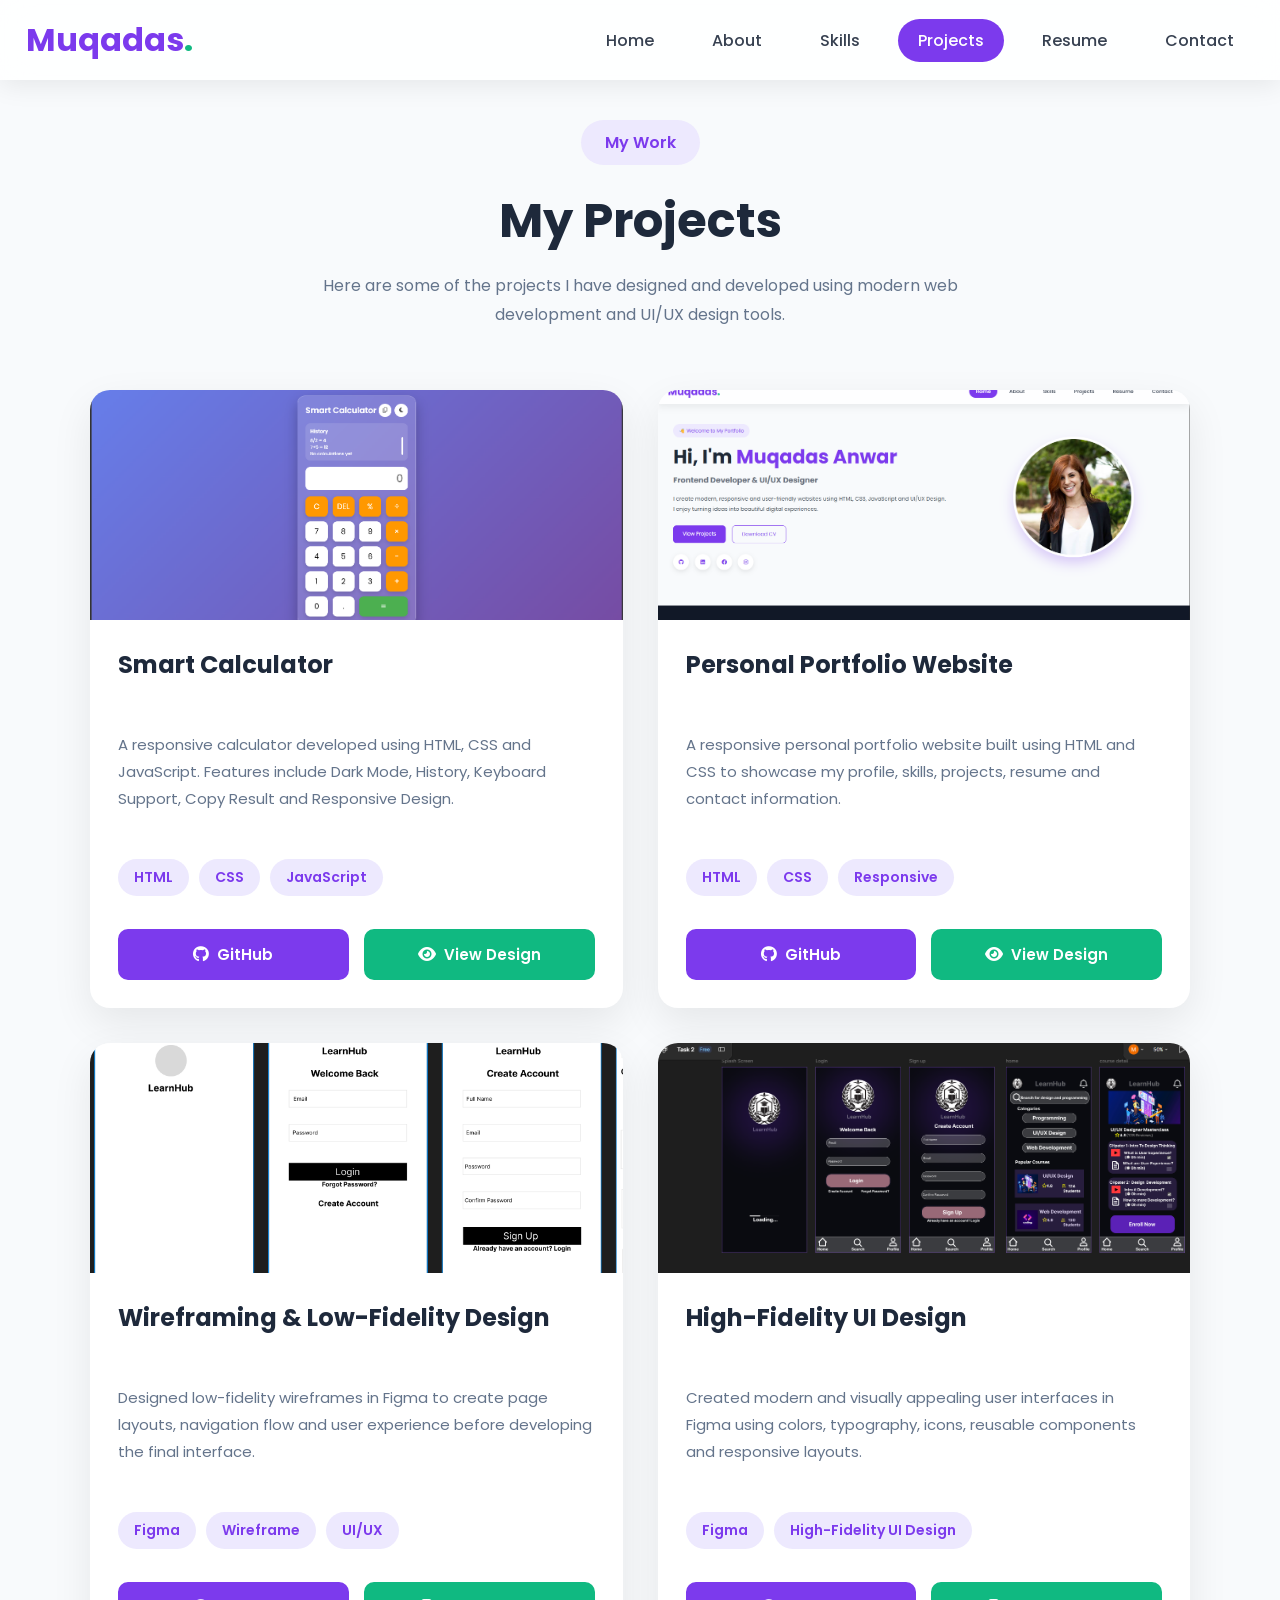
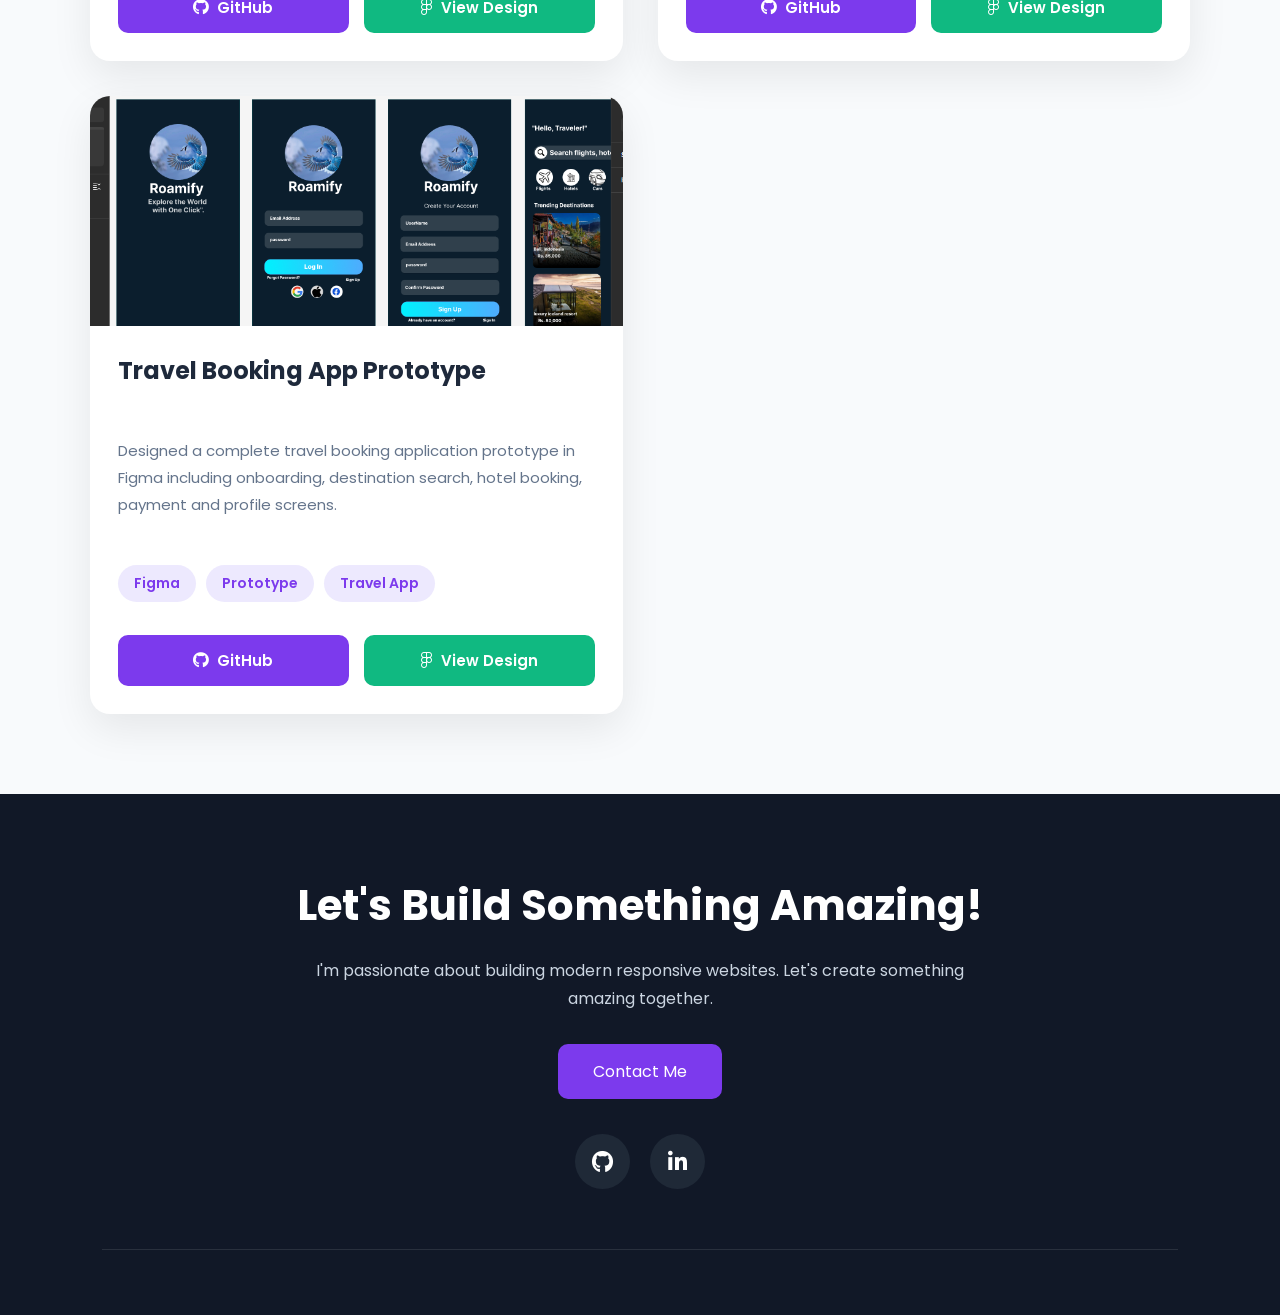
==== commit 0a278642: "Update projects.html" ====
--- a/projects.html
+++ b/projects.html
@@ -253,261 +253,6 @@
                     </a>
 
 
-                    <a href="<!DOCTYPE html>
-<html lang="en">
-
-<head>
-
-    <meta charset="UTF-8">
-
-    <meta name="viewport" content="width=device-width, initial-scale=1.0">
-
-    <title>Projects | Muqadas Anwar</title>
-
-    <!-- CSS -->
-    <link rel="stylesheet" href="style.css">
-
-    <!-- Google Font -->
-    <link rel="preconnect" href="https://fonts.googleapis.com">
-
-    <link rel="preconnect"
-          href="https://fonts.gstatic.com"
-          crossorigin>
-
-    <link href="https://fonts.googleapis.com/css2?family=Poppins:wght@300;400;500;600;700&display=swap"
-          rel="stylesheet">
-
-    <!-- Font Awesome -->
-    <link rel="stylesheet"
-          href="https://cdnjs.cloudflare.com/ajax/libs/font-awesome/6.7.2/css/all.min.css">
-
-</head>
-
-
-<body>
-
-
-<!--================================
-            HEADER
-=================================-->
-
-<header>
-
-    <nav class="navbar">
-
-        <div class="logo">
-            Muqadas<span>.</span>
-        </div>
-
-
-        <ul class="nav-links">
-
-            <li>
-                <a href="index.html">
-                    Home
-                </a>
-            </li>
-
-            <li>
-                <a href="about.html">
-                    About
-                </a>
-            </li>
-
-            <li>
-                <a href="skills.html">
-                    Skills
-                </a>
-            </li>
-
-            <li>
-                <a href="projects.html" class="active">
-                    Projects
-                </a>
-            </li>
-
-            <li>
-                <a href="resume.html">
-                    Resume
-                </a>
-            </li>
-
-            <li>
-                <a href="contact.html">
-                    Contact
-                </a>
-            </li>
-
-        </ul>
-
-    </nav>
-
-</header>
-
-
-
-<!--================================
-          PROJECTS SECTION
-=================================-->
-
-<section class="projects-page">
-
-
-    <!-- PROJECT TITLE -->
-
-    <div class="projects-title">
-
-        <span>My Work</span>
-
-        <h1>My Projects</h1>
-
-        <p>
-            Here are some of the projects I have designed and developed
-            using modern web development and UI/UX design tools.
-        </p>
-
-    </div>
-
-
-
-    <!--================================
-          PROJECTS CONTAINER
-    =================================-->
-
-    <div class="projects-container">
-
-
-<!--================================
-      PROJECT 1
-=================================-->
-
-<div class="project-card">
-
-    <img src="images/calculator.png"
-         alt="Smart Calculator">
-
-
-    <div class="project-content">
-
-        <h3>
-            Smart Calculator
-        </h3>
-
-
-        <p>
-            A responsive calculator developed using HTML,
-            CSS and JavaScript. Features include Dark Mode,
-            History, Keyboard Support, Copy Result and
-            Responsive Design.
-        </p>
-
-
-        <div class="project-tags">
-
-            <span>
-                HTML
-            </span>
-
-            <span>
-                CSS
-            </span>
-
-            <span>
-                JavaScript
-            </span>
-
-        </div>
-
-
-        <div class="project-buttons">
-
-            <!-- GitHub -->
-
-            <a href="https://muqadasanwar51-cloud.github.io/CodeAlpha_Calculator/"
-               target="_blank"
-               rel="noopener noreferrer"
-               class="github-btn">
-
-                <i class="fab fa-github"></i>
-
-                GitHub
-
-            </a>
-
-
-            <!-- View Design -->
-
-            <a href="https://www.linkedin.com/posts/muqadas-rajpoot-ab2488291_codealpha-frontenddevelopment-webdevelopment-ugcPost-7491065086628003840-c1tb/?utm_source=share&utm_medium=member_desktop&rcm=ACoAAEa6RCYBVcTB3PS7oqqfBROZ9_S4-IEa9PQ"
-               target="_blank"
-               rel="noopener noreferrer"
-               class="design-btn">
-
-                <i class="fa-solid fa-eye"></i>
-
-                View Design
-
-            </a>
-
-        </div>
-
-    </div>
-
-</div>
-        <!--================================
-              PROJECT 2
-        =================================-->
-
-        <div class="project-card">
-
-            <img src="images/portfolio.png"
-                 alt="Personal Portfolio Website">
-
-
-            <div class="project-content">
-
-                <h3>
-                    Personal Portfolio Website
-                </h3>
-
-
-                <p>
-                    A responsive personal portfolio website
-                    built using HTML and CSS to showcase my
-                    profile, skills, projects, resume and
-                    contact information.
-                </p>
-
-
-                <div class="project-tags">
-
-                    <span>
-                        HTML
-                    </span>
-
-                    <span>
-                        CSS
-                    </span>
-
-                    <span>
-                        Responsive
-                    </span>
-
-                </div>
-
-
-                <div class="project-buttons">
-
-                    <a href=" https://muqadasanwar51-cloud.github.io/codeAlpha-portfolio/"
-                       target="_blank"
-                       class="github-btn">
-
-                        <i class="fab fa-github"></i>
-
-                        GitHub
-
-                    </a>
-
-
                     <a href="https://www.linkedin.com/posts/muqadas-rajpoot-ab2488291_codealpha-codealphainternship-frontenddevelopment-ugcPost-7493362103454437378-Lnus/?utm_source=share&utm_medium=member_desktop&rcm=ACoAAEa6RCYBVcTB3PS7oqqfBROZ9_S4-IEa9PQ"
                        class="design-btn">
 
@@ -817,313 +562,4 @@
 
 </body>
 
-</html>"
-                       class="design-btn">
-
-                        <i class="fa-solid fa-eye"></i>
-
-                        View Design
-
-                    </a>
-
-                </div>
-
-            </div>
-
-        </div>
-
-
-
-        <!--================================
-              PROJECT 3
-        =================================-->
-
-        <div class="project-card">
-
-            <img src="images/wireframe.png"
-                 alt="Wireframing and Low Fidelity Design">
-
-
-            <div class="project-content">
-
-                <h3>
-                    Wireframing & Low-Fidelity Design
-                </h3>
-
-
-                <p>
-                    Designed low-fidelity wireframes in Figma
-                    to create page layouts, navigation flow
-                    and user experience before developing
-                    the final interface.
-                </p>
-
-
-                <div class="project-tags">
-
-                    <span>
-                        Figma
-                    </span>
-
-                    <span>
-                        Wireframe
-                    </span>
-
-                    <span>
-                        UI/UX
-                    </span>
-
-                </div>
-
-
-                <div class="project-buttons">
-
-                    <a href="https://github.com/muqadasanwar51-cloud/CodeAlpha_Task1_Wireframe"
-                       target="_blank"
-                       class="github-btn">
-
-                        <i class="fab fa-github"></i>
-
-                        GitHub
-
-                    </a>
-
-
-                    <a href="https://www.figma.com/design/rqcbJgxWGG9N1k6uWpGvCK/CodeAlpha_Task1_Wireframe_Muqadas_Anwar?node-id=0-1"
-                       target="_blank"
-                       class="design-btn">
-
-                        <i class="fa-brands fa-figma"></i>
-
-                        View Design
-
-                    </a>
-
-                </div>
-
-            </div>
-
-        </div>
-
-
-
-        <!--================================
-              PROJECT 4
-        =================================-->
-
-        <div class="project-card">
-
-            <img src="images/high-fidelity.png"
-                 alt="High Fidelity UI Design">
-
-
-            <div class="project-content">
-
-                <h3>
-                    High-Fidelity UI Design
-                </h3>
-
-
-                <p>
-                    Created modern and visually appealing user
-                    interfaces in Figma using colors, typography,
-                    icons, reusable components and responsive
-                    layouts.
-                </p>
-
-
-                <div class="project-tags">
-
-                    <span>
-                        Figma
-                    </span>
-
-                    <span>
-                        High-Fidelity UI Design
-                    </span>
-
-                    
-
-                </div>
-
-
-                <div class="project-buttons">
-
-                    <a href="https://github.com/muqadasanwar51-cloud/CodeAlpha_Task2_High_Fidelity_UI_Design-"
-                       target="_blank"
-                       class="github-btn">
-
-                        <i class="fab fa-github"></i>
-
-                        GitHub
-
-                    </a>
-
-
-                    <a href="https://www.figma.com/design/x1KR9vYjwiLfQyBWhkpk9b/Task-2?t=ltpsIhoqHoXA6L0x-1"
-                       target="_blank"
-                       class="design-btn">
-
-                        <i class="fa-brands fa-figma"></i>
-
-                        View Design
-
-                    </a>
-
-                </div>
-
-            </div>
-
-        </div>
-
-
-
-        <!--================================
-              PROJECT 5
-        =================================-->
-
-        <div class="project-card">
-
-            <img src="images/travel.png"
-                 alt="Travel Booking App">
-
-
-            <div class="project-content">
-
-                <h3>
-                    Travel Booking App Prototype
-                </h3>
-
-
-                <p>
-                    Designed a complete travel booking
-                    application prototype in Figma including
-                    onboarding, destination search, hotel
-                    booking, payment and profile screens.
-                </p>
-
-
-                <div class="project-tags">
-
-                    <span>
-                        Figma
-                    </span>
-
-                    <span>
-                        Prototype
-                    </span>
-
-                    <span>
-                        Travel App
-                    </span>
-
-                </div>
-
-
-                <div class="project-buttons">
-
-                    <a href="https://github.com/muqadasanwar51-cloud/CodeAlpha_Task4_Travel_Booking_App"
-                       target="_blank"
-                       class="github-btn">
-
-                        <i class="fab fa-github"></i>
-
-                        GitHub
-
-                    </a>
-
-
-                    <a href="https://www.figma.com/design/RdN29sPjcdDwo7F9AQT2sq/Untitled?node-id=0-1"
-                       target="_blank"
-                       class="design-btn">
-
-                        <i class="fa-brands fa-figma"></i>
-
-                        View Design
-
-                    </a>
-
-                </div>
-
-            </div>
-
-        </div>
-
-
-    </div>
-
-</section>
-
-
-
-<!--================================
-              FOOTER
-=================================-->
-
-<footer class="footer">
-
-
-    <div class="footer-content">
-
-        <h2>
-            Let's Build Something Amazing!
-        </h2>
-
-
-        <p>
-            I'm passionate about building modern responsive
-            websites. Let's create something amazing together.
-        </p>
-
-
-        <a href="contact.html"
-           class="footer-btn">
-
-            Contact Me
-
-        </a>
-
-
-        <div class="footer-social">
-
-
-            <!-- GitHub -->
-
-            <a href="https://github.com/muqadasanwar51-cloud"
-               target="_blank"
-               aria-label="GitHub">
-
-                <i class="fab fa-github"></i>
-
-            </a>
-
-
-            <!-- LinkedIn -->
-<a href="https://www.linkedin.com/in/muqadas-rajpoot-ab2488291"
-   target="_blank"
-   rel="noopener noreferrer">
-    <i class="fab fa-linkedin-in"></i>
-</a>
-
-
-        </div>
-
-    </div>
-
-
-    <hr>
-
-
-
-</footer>
-
-
-
-<!-- JavaScript -->
-
-<script src="script.js"></script>
-
-
-</body>
-
 </html>
